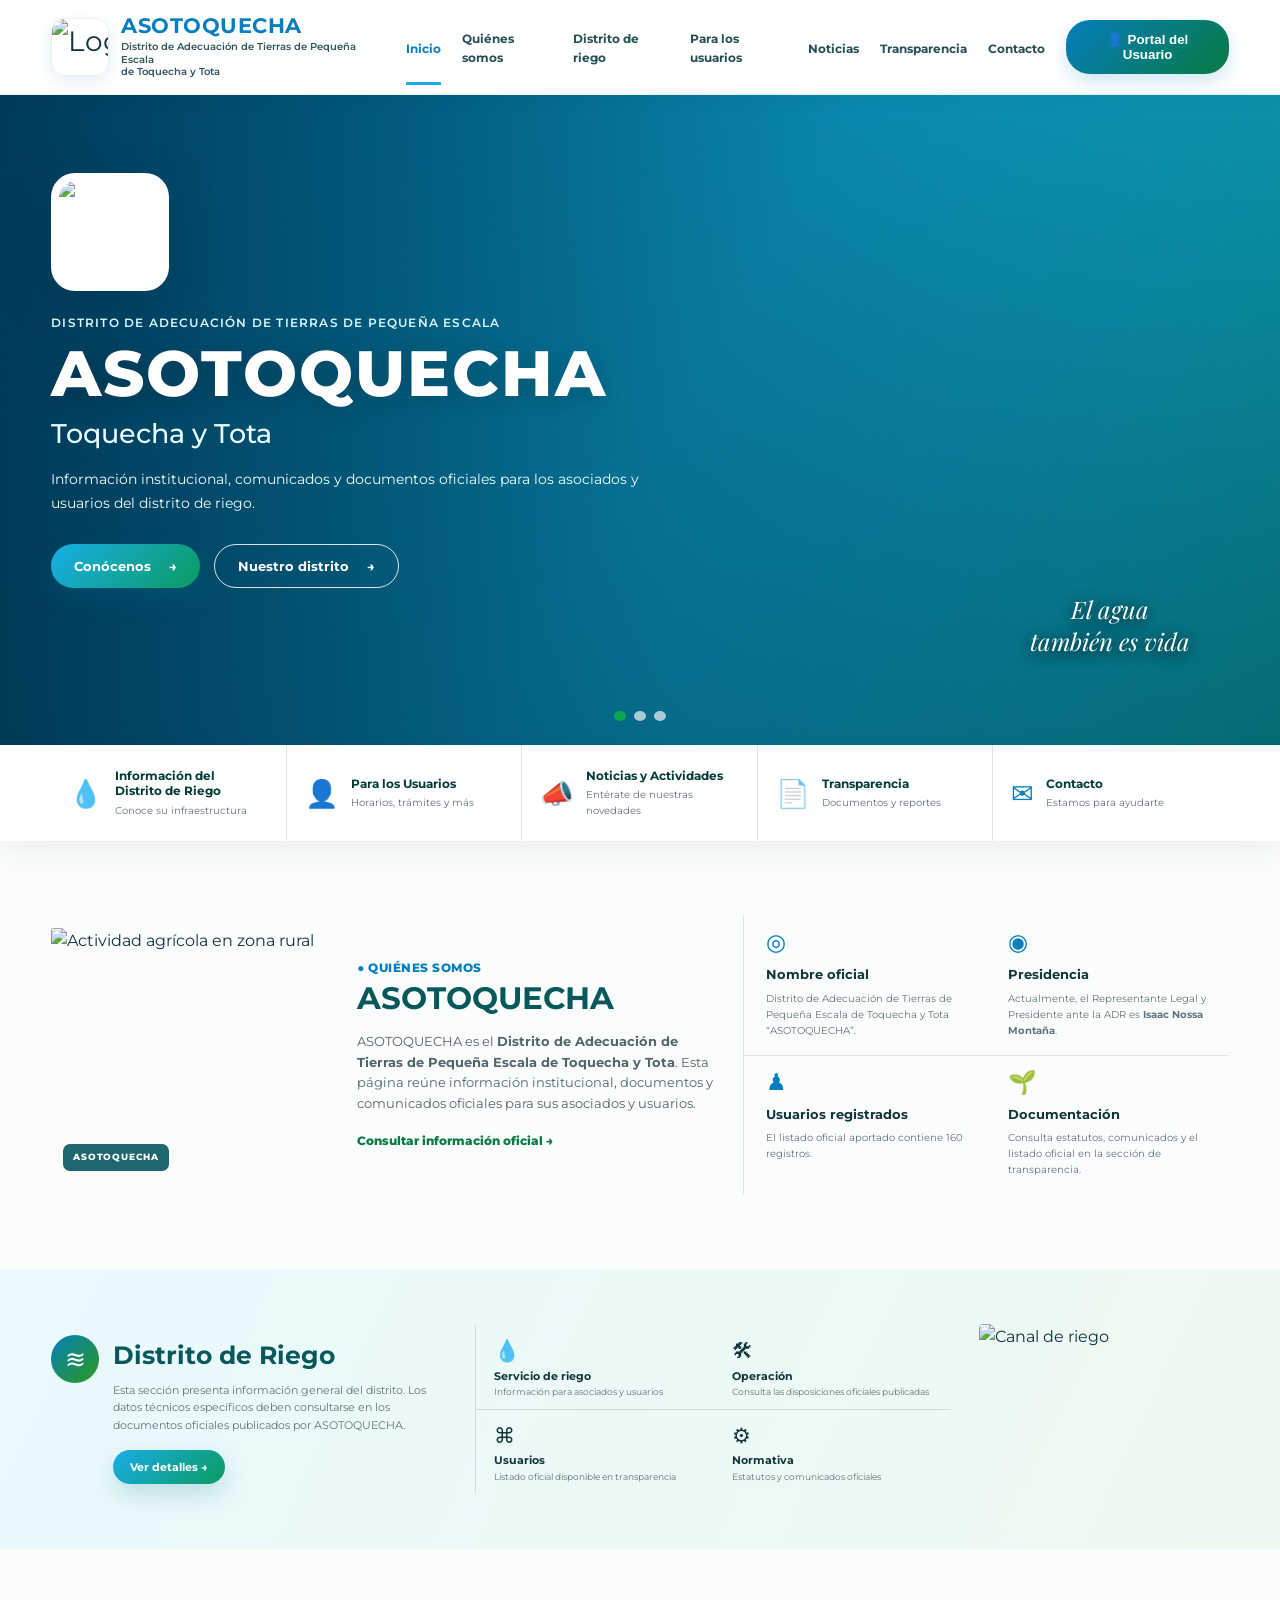
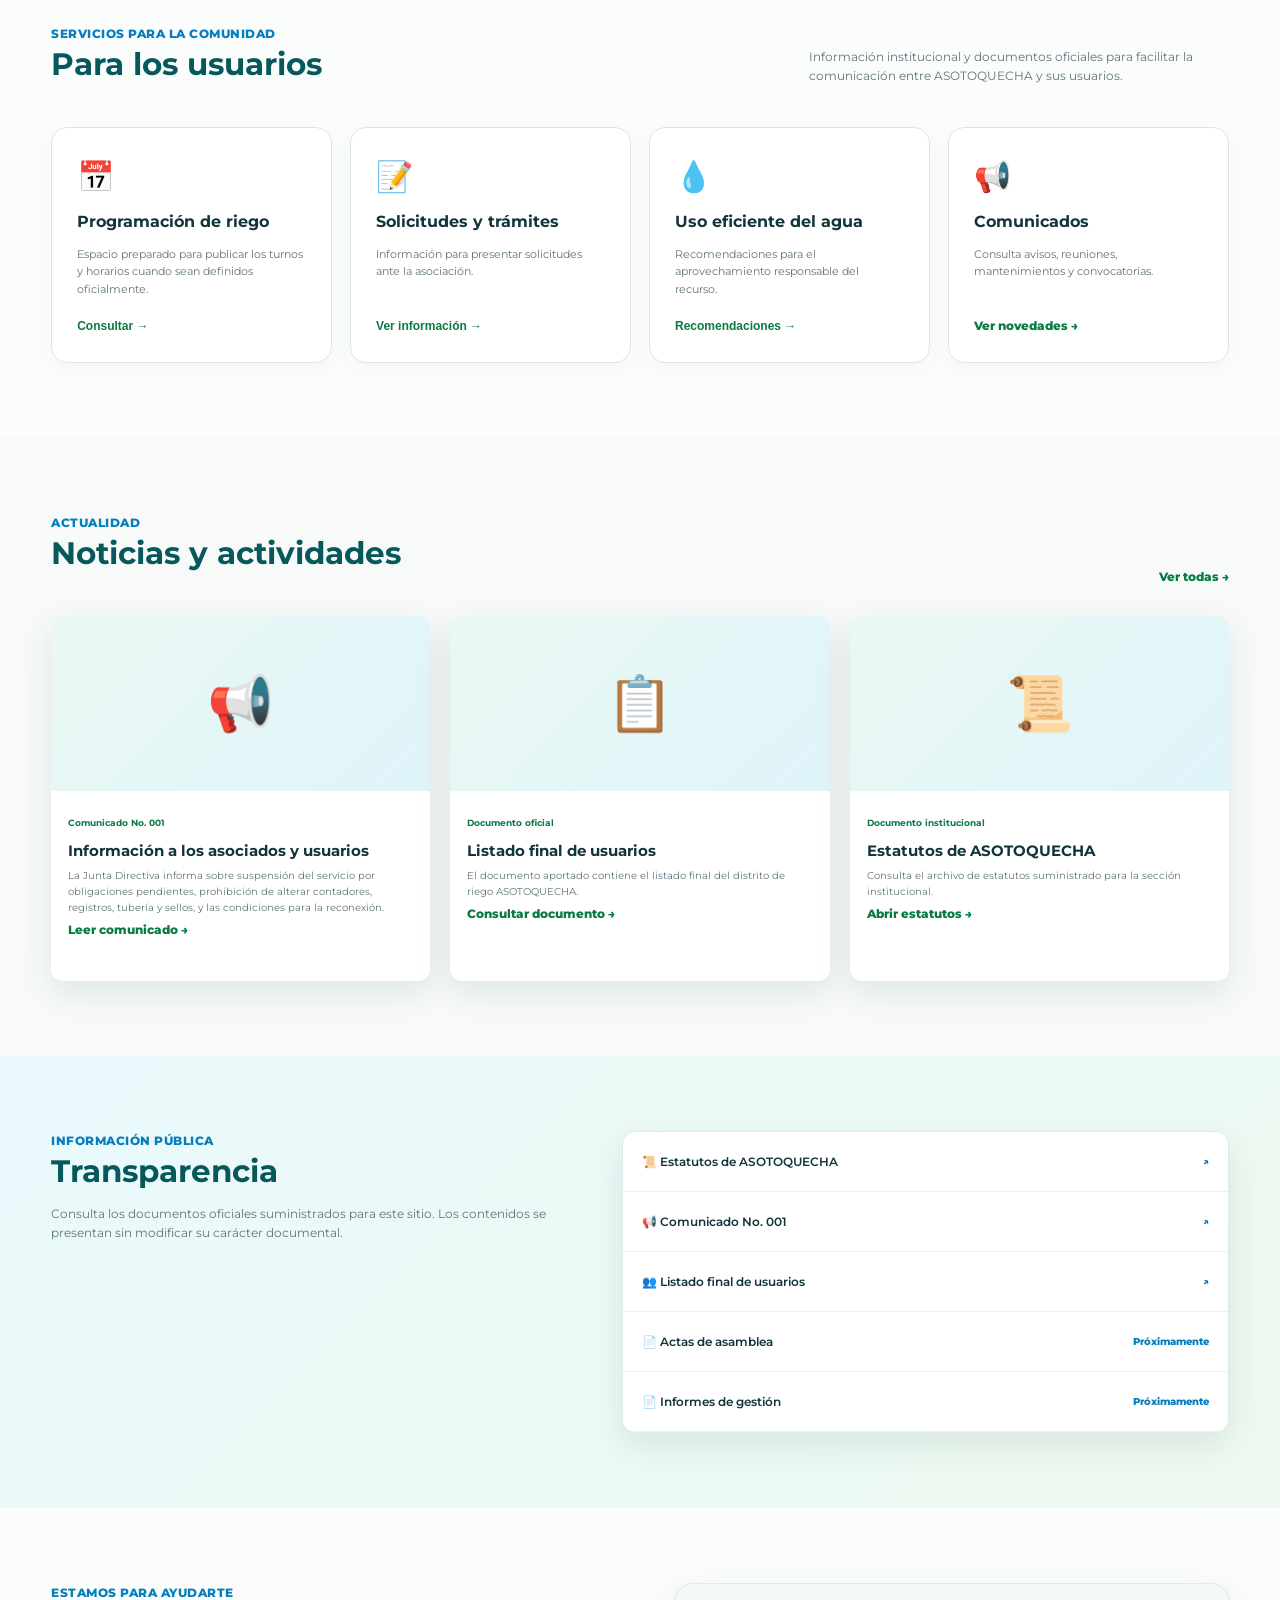
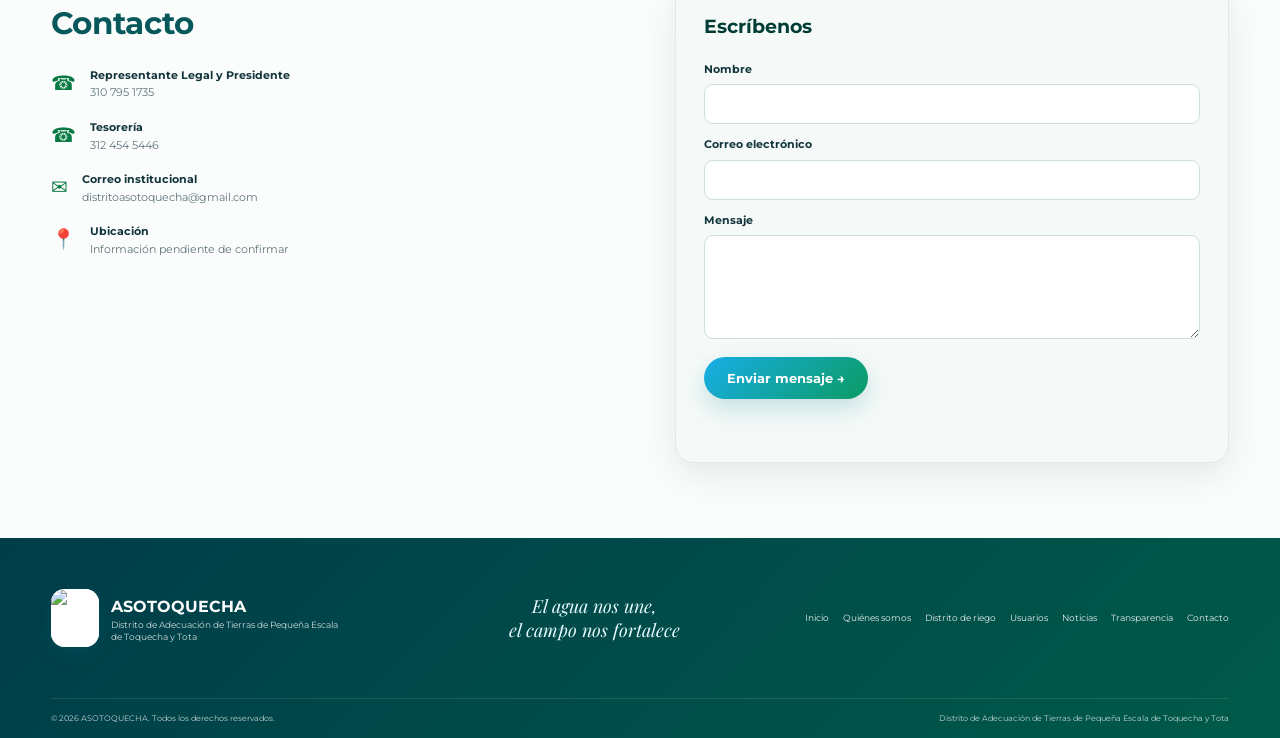
==== index.html @ 3b6882e1 "Add files via upload" ====
<!DOCTYPE html>
<html lang="es">
<head>
  <meta charset="UTF-8">
  <meta name="viewport" content="width=device-width, initial-scale=1.0">
  <meta name="description" content="Sitio web institucional de ASOTOQUECHA, Distrito de Adecuación de Tierras de Pequeña Escala de Toquecha y Tota.">
  <title>ASOTOQUECHA | Distrito de Riego de la Vereda Toquechá</title>
  <link rel="preconnect" href="https://fonts.googleapis.com">
  <link rel="preconnect" href="https://fonts.gstatic.com" crossorigin>
  <link href="https://fonts.googleapis.com/css2?family=Montserrat:wght@400;500;600;700;800&family=Playfair+Display:ital,wght@0,600;1,600&display=swap" rel="stylesheet">
  <link rel="stylesheet" href="styles.css">
  <link rel="icon" type="image/jpeg" href="assets/logo-asotoquecha.jpeg">
</head>
<body>
  <header class="site-header" id="inicio">
    <div class="container nav-wrap">
      <a class="brand" href="#inicio" aria-label="ASOTOQUECHA inicio">
        <div class="brand-mark"><img src="assets/logo-asotoquecha.jpeg" alt="Logo oficial de ASOTOQUECHA"></div>
        <div>
          <strong>ASOTOQUECHA</strong>
          <span>Distrito de Adecuación de Tierras de Pequeña Escala<br>de Toquecha y Tota</span>
        </div>
      </a>

      <button class="menu-toggle" aria-label="Abrir menú" aria-expanded="false">☰</button>

      <nav class="main-nav" aria-label="Navegación principal">
        <a class="active" href="#inicio">Inicio</a>
        <a href="#quienes">Quiénes somos</a>
        <a href="#distrito">Distrito de riego</a>
        <a href="#usuarios">Para los usuarios</a>
        <a href="#noticias">Noticias</a>
        <a href="#transparencia">Transparencia</a>
        <a href="#contacto">Contacto</a>
        <button class="portal-btn" id="portalBtn">👤 Portal del Usuario</button>
      </nav>
    </div>
  </header>

  <main>
    <section class="hero" aria-label="Presentación">
      <div class="hero-slide active" style="background-image:url('https://images.unsplash.com/photo-1500382017468-9049fed747ef?auto=format&fit=crop&w=1800&q=85')"></div>
      <div class="hero-slide" style="background-image:url('https://images.unsplash.com/photo-1464226184884-fa280b87c399?auto=format&fit=crop&w=1800&q=85')"></div>
      <div class="hero-slide" style="background-image:url('https://images.unsplash.com/photo-1473448912268-2022ce9509d8?auto=format&fit=crop&w=1800&q=85')"></div>
      <div class="hero-overlay"></div>
      <div class="container hero-content">
        <div class="hero-brand-card"><img src="assets/logo-asotoquecha.jpeg" alt="Logo oficial de ASOTOQUECHA"></div>
        <p class="eyebrow">DISTRITO DE ADECUACIÓN DE TIERRAS DE PEQUEÑA ESCALA</p>
        <h1>ASOTOQUECHA</h1>
        <h2>Toquecha y Tota</h2>
        <p class="hero-text">Información institucional, comunicados y documentos oficiales para los asociados y usuarios del distrito de riego.</p>
        <div class="hero-actions">
          <a class="btn btn-primary" href="#quienes">Conócenos <span>→</span></a>
          <a class="btn btn-outline" href="#distrito">Nuestro distrito <span>→</span></a>
        </div>
      </div>
      <div class="slider-dots" aria-label="Cambiar imagen">
        <button class="dot active" data-slide="0"></button>
        <button class="dot" data-slide="1"></button>
        <button class="dot" data-slide="2"></button>
      </div>
      <div class="hero-phrase">El agua<br><em>también es vida</em></div>
    </section>

    <section class="quick-links">
      <div class="container quick-grid">
        <a href="#distrito"><span class="quick-icon">💧</span><span><b>Información del<br>Distrito de Riego</b><small>Conoce su infraestructura</small></span></a>
        <a href="#usuarios"><span class="quick-icon">👤</span><span><b>Para los Usuarios</b><small>Horarios, trámites y más</small></span></a>
        <a href="#noticias"><span class="quick-icon">📣</span><span><b>Noticias y Actividades</b><small>Entérate de nuestras novedades</small></span></a>
        <a href="#transparencia"><span class="quick-icon">📄</span><span><b>Transparencia</b><small>Documentos y reportes</small></span></a>
        <a href="#contacto"><span class="quick-icon">✉</span><span><b>Contacto</b><small>Estamos para ayudarte</small></span></a>
      </div>
    </section>

    <section class="section" id="quienes">
      <div class="container about-grid">
        <div class="about-image">
          <img src="https://images.unsplash.com/photo-1523742817554-7e3e9f3c2b45?auto=format&fit=crop&w=900&q=85" alt="Actividad agrícola en zona rural">
        </div>
        <div class="about-copy">
          <p class="section-kicker">● QUIÉNES SOMOS</p>
          <h2>ASOTOQUECHA</h2>
          <p>ASOTOQUECHA es el <strong>Distrito de Adecuación de Tierras de Pequeña Escala de Toquecha y Tota</strong>. Esta página reúne información institucional, documentos y comunicados oficiales para sus asociados y usuarios.</p>
          <a class="text-btn" href="#transparencia">Consultar información oficial →</a>
        </div>
        <div class="facts">
          <div><span>◎</span><b>Nombre oficial</b><p>Distrito de Adecuación de Tierras de Pequeña Escala de Toquecha y Tota “ASOTOQUECHA”.</p></div>
          <div><span>◉</span><b>Presidencia</b><p>Actualmente, el Representante Legal y Presidente ante la ADR es <strong>Isaac Nossa Montaña</strong>.</p></div>
          <div><span>♟</span><b>Usuarios registrados</b><p>El listado oficial aportado contiene 160 registros.</p></div>
          <div><span>🌱</span><b>Documentación</b><p>Consulta estatutos, comunicados y el listado oficial en la sección de transparencia.</p></div>
        </div>
      </div>
    </section>

    <section class="district" id="distrito">
      <div class="container district-grid">
        <div class="district-intro">
          <div class="round-icon">≋</div>
          <div>
            <h2>Distrito de Riego</h2>
            <p>Esta sección presenta información general del distrito. Los datos técnicos específicos deben consultarse en los documentos oficiales publicados por ASOTOQUECHA.</p>
            <a class="btn btn-primary" href="#usuarios">Ver detalles →</a>
          </div>
        </div>
        <div class="district-features">
          <article><span>💧</span><b>Servicio de riego</b><small>Información para asociados y usuarios</small></article>
          <article><span>🛠</span><b>Operación</b><small>Consulta las disposiciones oficiales publicadas</small></article>
          <article><span>⌘</span><b>Usuarios</b><small>Listado oficial disponible en transparencia</small></article>
          <article><span>⚙</span><b>Normativa</b><small>Estatutos y comunicados oficiales</small></article>
        </div>
        <img class="district-photo" src="https://images.unsplash.com/photo-1592982537447-6f2a6a0a6b8f?auto=format&fit=crop&w=900&q=85" alt="Canal de riego">
      </div>
    </section>

    <section class="section users" id="usuarios">
      <div class="container">
        <div class="section-heading">
          <div><p class="section-kicker">SERVICIOS PARA LA COMUNIDAD</p><h2>Para los usuarios</h2></div>
          <p>Información institucional y documentos oficiales para facilitar la comunicación entre ASOTOQUECHA y sus usuarios.</p>
        </div>
        <div class="cards-4">
          <article class="service-card"><div>📅</div><h3>Programación de riego</h3><p>Espacio preparado para publicar los turnos y horarios cuando sean definidos oficialmente.</p><button class="link-btn" data-modal="programacion">Consultar →</button></article>
          <article class="service-card"><div>📝</div><h3>Solicitudes y trámites</h3><p>Información para presentar solicitudes ante la asociación.</p><button class="link-btn" data-modal="tramites">Ver información →</button></article>
          <article class="service-card"><div>💧</div><h3>Uso eficiente del agua</h3><p>Recomendaciones para el aprovechamiento responsable del recurso.</p><button class="link-btn" data-modal="agua">Recomendaciones →</button></article>
          <article class="service-card"><div>📢</div><h3>Comunicados</h3><p>Consulta avisos, reuniones, mantenimientos y convocatorias.</p><a class="link-btn" href="#noticias">Ver novedades →</a></article>
        </div>
      </div>
    </section>

    <section class="section news-section" id="noticias">
      <div class="container">
        <div class="section-heading"><div><p class="section-kicker">ACTUALIDAD</p><h2>Noticias y actividades</h2></div><a class="text-btn" href="#noticias">Ver todas →</a></div>
        <div class="news-grid">
          <article class="news-card official-news"><div class="news-icon">📢</div><div><small>Comunicado No. 001</small><h3>Información a los asociados y usuarios</h3><p>La Junta Directiva informa sobre suspensión del servicio por obligaciones pendientes, prohibición de alterar contadores, registros, tubería y sellos, y las condiciones para la reconexión.</p><a class="text-btn" href="assets/documentos/Comunicado-001-ASOTOQUECHA.pdf" target="_blank" rel="noopener">Leer comunicado →</a></div></article>
          <article class="news-card official-news"><div class="news-icon">📋</div><div><small>Documento oficial</small><h3>Listado final de usuarios</h3><p>El documento aportado contiene el listado final del distrito de riego ASOTOQUECHA.</p><a class="text-btn" href="assets/documentos/Listado-usuarios-ASOTOQUECHA.pdf" target="_blank" rel="noopener">Consultar documento →</a></div></article>
          <article class="news-card official-news"><div class="news-icon">📜</div><div><small>Documento institucional</small><h3>Estatutos de ASOTOQUECHA</h3><p>Consulta el archivo de estatutos suministrado para la sección institucional.</p><a class="text-btn" href="assets/documentos/Estatutos-Asotoquecha.pdf" target="_blank" rel="noopener">Abrir estatutos →</a></div></article>
        </div>
      </div>
    </section>

    <section class="section transparency" id="transparencia">
      <div class="container split-section">
        <div>
          <p class="section-kicker">INFORMACIÓN PÚBLICA</p>
          <h2>Transparencia</h2>
          <p>Consulta los documentos oficiales suministrados para este sitio. Los contenidos se presentan sin modificar su carácter documental.</p>
        </div>
        <div class="document-list">
          <a href="assets/documentos/Estatutos-Asotoquecha.pdf" target="_blank" rel="noopener">📜 Estatutos de ASOTOQUECHA <span>↗</span></a>
          <a href="assets/documentos/Comunicado-001-ASOTOQUECHA.pdf" target="_blank" rel="noopener">📢 Comunicado No. 001 <span>↗</span></a>
          <a href="assets/documentos/Listado-usuarios-ASOTOQUECHA.pdf" target="_blank" rel="noopener">👥 Listado final de usuarios <span>↗</span></a>
          <button data-doc="Actas de asamblea">📄 Actas de asamblea <span>Próximamente</span></button>
          <button data-doc="Informes de gestión">📄 Informes de gestión <span>Próximamente</span></button>
        </div>
      </div>
    </section>

    <section class="section contact" id="contacto">
      <div class="container contact-grid">
        <div>
          <p class="section-kicker">ESTAMOS PARA AYUDARTE</p>
          <h2>Contacto</h2>
          <ul class="contact-list">
            <li>☎ <span><b>Representante Legal y Presidente</b><br><a href="tel:+573107951735">310 795 1735</a></span></li>
            <li>☎ <span><b>Tesorería</b><br><a href="tel:+573124545446">312 454 5446</a></span></li>
            <li>✉ <span><b>Correo institucional</b><br><a href="mailto:distritoasotoquecha@gmail.com">distritoasotoquecha@gmail.com</a></span></li>
            <li>📍 <span><b>Ubicación</b><br>Información pendiente de confirmar</span></li>
          </ul>
        </div>
        <form class="contact-form" id="contactForm">
          <h3>Escríbenos</h3>
          <label>Nombre<input type="text" name="nombre" required></label>
          <label>Correo electrónico<input type="email" name="correo" required></label>
          <label>Mensaje<textarea name="mensaje" rows="5" required></textarea></label>
          <button class="btn btn-primary" type="submit">Enviar mensaje →</button>
          <p class="form-note" id="formNote"></p>
        </form>
      </div>
    </section>
  </main>

  <footer>
    <div class="container footer-top">
      <div class="footer-brand"><div class="brand-mark"><img src="assets/logo-asotoquecha.jpeg" alt="Logo oficial de ASOTOQUECHA"></div><div><strong>ASOTOQUECHA</strong><span>Distrito de Adecuación de Tierras de Pequeña Escala<br>de Toquecha y Tota</span></div></div>
      <p class="footer-phrase">El agua nos une,<br><em>el campo nos fortalece</em></p>
      <nav><a href="#inicio">Inicio</a><a href="#quienes">Quiénes somos</a><a href="#distrito">Distrito de riego</a><a href="#usuarios">Usuarios</a><a href="#noticias">Noticias</a><a href="#transparencia">Transparencia</a><a href="#contacto">Contacto</a></nav>
    </div>
    <div class="container footer-bottom"><span>© 2026 ASOTOQUECHA. Todos los derechos reservados.</span><span>Distrito de Adecuación de Tierras de Pequeña Escala de Toquecha y Tota</span></div>
  </footer>

  <div class="modal" id="modal" aria-hidden="true">
    <div class="modal-box">
      <button class="modal-close" aria-label="Cerrar">×</button>
      <h3 id="modalTitle"></h3>
      <p id="modalText"></p>
      <button class="btn btn-primary modal-ok">Entendido</button>
    </div>
  </div>

  <div class="modal" id="portalModal" aria-hidden="true">
    <div class="modal-box portal-box">
      <button class="modal-close" aria-label="Cerrar">×</button>
      <div class="portal-icon">👤</div>
      <h3>Portal del Usuario</h3>
      <p>Esta primera versión deja preparado el acceso. Para conectar usuarios reales se requiere una base de datos y un sistema de autenticación.</p>
      <label>Documento o usuario<input type="text" id="demoUser" placeholder="Ej. 1234567890"></label>
      <label>Contraseña<input type="password" placeholder="••••••••"></label>
      <button class="btn btn-primary" id="demoLogin">Ingresar</button>
      <p class="form-note" id="portalNote"></p>
    </div>
  </div>

  <script src="script.js"></script>
</body>
</html>
---- styles.css ----
:root{
  --green:#087a43;--green-dark:#04553d;--green-deep:#003b36;--green-soft:#eaf6f0;
  --blue:#00648c;--ink:#12343b;--muted:#60747a;--white:#fff;--line:#dce7e5;
  --shadow:0 12px 35px rgba(0,60,50,.10);--radius:16px
}
*{box-sizing:border-box}html{scroll-behavior:smooth}body{margin:0;font-family:Montserrat,Arial,sans-serif;color:var(--ink);background:#fff;line-height:1.6}
img{max-width:100%;display:block}a{text-decoration:none;color:inherit}.container{width:min(1180px,92%);margin:auto}
.site-header{position:sticky;top:0;z-index:50;background:rgba(255,255,255,.97);border-bottom:1px solid #edf2f1;backdrop-filter:blur(10px)}
.nav-wrap{min-height:76px;display:flex;align-items:center;justify-content:space-between;gap:25px}
.brand{display:flex;align-items:center;gap:12px}.brand-mark{width:48px;height:48px;border-radius:50%;display:grid;place-items:center;background:linear-gradient(135deg,#dff8ed,#fff);font-size:28px}.brand strong{display:block;color:var(--green);font-size:21px;line-height:1.05;letter-spacing:.5px}.brand span{display:block;font-size:10px;line-height:1.25;color:#31555a;margin-top:4px;font-weight:600}
.main-nav{display:flex;align-items:center;gap:21px;font-size:12px;font-weight:700;color:#244f56}.main-nav a{padding:29px 0 24px;border-bottom:3px solid transparent}.main-nav a:hover,.main-nav a.active{color:var(--green);border-bottom-color:var(--green)}
.portal-btn{border:0;background:var(--green);color:#fff;border-radius:24px;padding:12px 18px;font-weight:800;cursor:pointer}.menu-toggle{display:none;background:none;border:0;font-size:28px;color:var(--green);cursor:pointer}

.hero{height:610px;position:relative;overflow:hidden;color:white}.hero-slide{position:absolute;inset:0;background-size:cover;background-position:center;opacity:0;transition:opacity 1s}.hero-slide.active{opacity:1}.hero-overlay{position:absolute;inset:0;background:linear-gradient(90deg,rgba(0,44,39,.88) 0%,rgba(0,50,40,.62) 42%,rgba(0,0,0,.08) 75%),linear-gradient(0deg,rgba(0,0,0,.15),transparent)}
.hero-content{position:relative;z-index:2;padding-top:105px}.eyebrow{font-size:14px;font-weight:600;letter-spacing:.4px;margin:0 0 8px}.hero h1{font-size:58px;line-height:1;margin:0 0 12px;font-weight:800;letter-spacing:1px}.hero h2{font-size:27px;line-height:1.25;margin:0 0 18px}.hero-text{max-width:590px;font-size:15px;line-height:1.7}.hero-actions{display:flex;gap:14px;margin-top:28px}.btn{display:inline-flex;align-items:center;justify-content:center;gap:18px;border:0;border-radius:28px;padding:13px 23px;font:700 13px Montserrat;cursor:pointer}.btn-primary{background:#08a951;color:#fff}.btn-outline{background:transparent;border:1px solid rgba(255,255,255,.85);color:#fff}.slider-dots{position:absolute;z-index:3;bottom:24px;left:50%;transform:translateX(-50%);display:flex;gap:8px}.dot{width:10px;height:10px;border-radius:50%;border:0;background:#fff;opacity:.65;cursor:pointer}.dot.active{background:#08a951;opacity:1}.hero-phrase{position:absolute;right:6%;bottom:72px;z-index:2;font:italic 29px "Playfair Display";text-align:center;text-shadow:0 2px 15px #000}

.quick-links{background:#fff;box-shadow:0 5px 20px rgba(0,0,0,.04);position:relative;z-index:5}.quick-grid{display:grid;grid-template-columns:repeat(5,1fr)}.quick-grid a{min-height:96px;display:flex;align-items:center;gap:12px;padding:16px 18px;border-right:1px solid var(--line);color:var(--green-deep)}.quick-grid a:last-child{border:0}.quick-icon{font-size:27px}.quick-grid b{display:block;font-size:12px;line-height:1.3}.quick-grid small{display:block;color:var(--muted);font-size:10px;margin-top:4px}

.section{padding:75px 0}.about-grid{display:grid;grid-template-columns:280px 1fr 1.35fr;gap:26px;align-items:center}.about-image img{height:255px;width:100%;object-fit:cover;border-radius:3px}.section-kicker{color:var(--green);font-weight:800;font-size:12px;letter-spacing:.5px;margin:0 0 4px}.section h2{font-size:31px;line-height:1.15;margin:0 0 14px;color:var(--green-deep)}.about-copy p:not(.section-kicker){font-size:13px;color:#52666a}.text-btn,.link-btn{color:var(--green);font-weight:800;font-size:12px;background:none;border:0;padding:0;cursor:pointer}.facts{display:grid;grid-template-columns:1fr 1fr;border-left:1px solid var(--line)}.facts>div{padding:8px 22px 12px;border-bottom:1px solid var(--line)}.facts>div:nth-child(3),.facts>div:nth-child(4){border-bottom:0}.facts span{font-size:23px;color:var(--green);display:block}.facts b{font-size:13px}.facts p{font-size:10px;color:var(--muted);margin:4px 0}

.district{background:linear-gradient(100deg,#eaf7f2,#f7fbfa);padding:55px 0}.district-grid{display:grid;grid-template-columns:1.25fr 1.5fr 250px;gap:28px;align-items:center}.district-intro{display:flex;gap:14px}.round-icon{width:48px;height:48px;min-width:48px;border-radius:50%;background:#075e8b;color:#fff;display:grid;place-items:center;font-size:25px}.district h2{margin:0 0 7px;font-size:25px}.district p{font-size:11px;color:var(--muted);margin:0 0 15px}.district .btn{padding:10px 17px;font-size:11px}.district-features{display:grid;grid-template-columns:repeat(2,1fr);border-left:1px solid #cbded8}.district-features article{padding:9px 18px;border-bottom:1px solid #cbded8}.district-features article:nth-child(3),.district-features article:nth-child(4){border-bottom:0}.district-features span{display:block;font-size:21px}.district-features b{display:block;font-size:11px}.district-features small{display:block;color:var(--muted);font-size:9px}.district-photo{height:170px;width:100%;object-fit:cover;border-radius:4px}

.section-heading{display:flex;align-items:end;justify-content:space-between;gap:20px;margin-bottom:30px}.section-heading>p{max-width:420px;font-size:12px;color:var(--muted)}.cards-4{display:grid;grid-template-columns:repeat(4,1fr);gap:18px}.service-card{padding:25px;border:1px solid var(--line);border-radius:var(--radius);background:#fff;box-shadow:0 7px 25px rgba(0,70,50,.04)}.service-card>div{font-size:30px}.service-card h3{font-size:16px;margin:8px 0}.service-card p{font-size:11px;color:var(--muted);min-height:55px}.news-section{background:#f7faf9}.news-grid{display:grid;grid-template-columns:repeat(3,1fr);gap:20px}.news-card{background:#fff;border-radius:12px;overflow:hidden;box-shadow:var(--shadow)}.news-card img{height:175px;width:100%;object-fit:cover}.news-card div{padding:17px}.news-card small{font-size:9px;color:var(--green);font-weight:700}.news-card h3{font-size:15px;margin:5px 0}.news-card p{font-size:10px;color:var(--muted);margin:0}

.transparency{background:#eef8f4}.split-section{display:grid;grid-template-columns:1fr 1.2fr;gap:65px;align-items:start}.split-section>div:first-child p:not(.section-kicker){font-size:12px;color:var(--muted)}.document-list{background:#fff;border-radius:14px;box-shadow:var(--shadow);overflow:hidden}.document-list button{width:100%;padding:15px 19px;background:#fff;border:0;border-bottom:1px solid #edf2f1;text-align:left;font:600 12px Montserrat;color:var(--ink);cursor:pointer;display:flex;justify-content:space-between}.document-list button:hover{color:var(--green);background:#f8fcfa}
.contact-grid{display:grid;grid-template-columns:1fr 1fr;gap:70px}.contact-list{list-style:none;padding:0;margin:25px 0}.contact-list li{display:flex;gap:14px;margin:17px 0;color:var(--green);font-size:20px}.contact-list li span{font-size:11px;color:var(--muted)}.contact-list b{color:var(--ink)}.contact-form{background:#f5faf8;border-radius:18px;padding:28px}.contact-form h3{margin-top:0;color:var(--green-deep)}label{display:block;font-size:11px;font-weight:700;margin:12px 0}input,textarea{width:100%;border:1px solid #cfdfdb;border-radius:9px;padding:11px;margin-top:6px;font:13px Montserrat;background:#fff;outline:none}input:focus,textarea:focus{border-color:var(--green)}.form-note{font-size:10px;color:var(--green);min-height:15px}

footer{background:#003f3b;color:#fff}.footer-top{padding:38px 0;display:grid;grid-template-columns:1.2fr 1fr 1.5fr;gap:30px;align-items:center}.footer-brand{display:flex;gap:12px;align-items:center}.footer-brand strong{display:block}.footer-brand span{font-size:9px;display:block;opacity:.8;line-height:1.3}.footer-phrase{font:italic 18px "Playfair Display";text-align:center}.footer-top nav{display:flex;justify-content:flex-end;gap:14px;flex-wrap:wrap;font-size:9px;opacity:.9}.footer-bottom{border-top:1px solid rgba(255,255,255,.15);padding:13px 0;display:flex;justify-content:space-between;font-size:8px;opacity:.75}

.modal{position:fixed;inset:0;background:rgba(0,30,25,.65);display:none;align-items:center;justify-content:center;z-index:100;padding:20px}.modal.open{display:flex}.modal-box{background:#fff;width:min(500px,100%);border-radius:18px;padding:30px;position:relative;box-shadow:0 25px 80px rgba(0,0,0,.25)}.modal-box h3{color:var(--green-deep);margin-top:0}.modal-box p{font-size:12px;color:var(--muted)}.modal-close{position:absolute;right:15px;top:10px;border:0;background:none;font-size:28px;color:#71807d;cursor:pointer}.portal-icon{font-size:35px}.portal-box .btn{width:100%;margin-top:8px}

@media(max-width:1000px){.main-nav{gap:12px}.main-nav a{font-size:10px}.portal-btn{padding:10px 12px;font-size:10px}.about-grid{grid-template-columns:240px 1fr}.facts{grid-column:1/-1;border-left:0}.district-grid{grid-template-columns:1fr 1fr}.district-photo{grid-column:1/-1}.cards-4{grid-template-columns:1fr 1fr}}
@media(max-width:760px){
  .site-header{position:sticky}.menu-toggle{display:block}.main-nav{display:none;position:absolute;left:0;right:0;top:76px;background:#fff;padding:10px 5%;box-shadow:0 12px 25px rgba(0,0,0,.08);flex-direction:column;align-items:stretch}.main-nav.open{display:flex}.main-nav a{padding:11px;border:0}.portal-btn{margin:8px 0}.hero{height:560px}.hero-content{padding-top:80px}.hero h1{font-size:44px}.hero h2{font-size:22px}.hero-phrase{display:none}.quick-grid{grid-template-columns:1fr 1fr}.quick-grid a{border-bottom:1px solid var(--line)}.quick-grid a:last-child{grid-column:1/-1}.about-grid,.district-grid,.split-section,.contact-grid{grid-template-columns:1fr}.facts{grid-template-columns:1fr}.facts>div{border-bottom:1px solid var(--line)!important}.cards-4,.news-grid{grid-template-columns:1fr}.section{padding:55px 0}.footer-top{grid-template-columns:1fr;text-align:center}.footer-brand{justify-content:center}.footer-top nav{justify-content:center}.footer-bottom{flex-direction:column;gap:6px;text-align:center}.district-photo{grid-column:auto}}
.brand-mark{overflow:hidden;background:#fff;border:1px solid #e7efed}
.brand-mark img{width:100%;height:100%;object-fit:contain}
.document-list a{width:100%;padding:15px 19px;background:#fff;border-bottom:1px solid #edf2f1;text-align:left;font:600 12px Montserrat;color:var(--ink);cursor:pointer;display:flex;justify-content:space-between}
.document-list a:hover{color:var(--green);background:#f8fcfa}
.official-news .news-icon{height:175px;background:linear-gradient(135deg,#eaf8f3,#dff4fa);display:grid;place-items:center;font-size:54px}
.official-news .news-icon+div{min-height:190px}
.footer-brand .brand-mark{flex:0 0 48px}

/* Identidad institucional ASOTOQUECHA */
:root{--brand-blue:#18aee7;--brand-blue-deep:#057ebd;--brand-green:#2b9a19;--brand-green-deep:#126b16}
body{background:#fbfdfd}.site-header{box-shadow:0 3px 18px rgba(0,70,70,.05)}
.brand{min-width:0}.brand-mark{width:58px;height:58px;border-radius:14px;box-shadow:0 5px 16px rgba(0,130,190,.12);flex:none}.brand-mark img{background:#fff}.brand strong{color:var(--brand-blue-deep)}
.main-nav a.active,.main-nav a:hover{color:var(--brand-blue-deep);border-bottom-color:var(--brand-blue)}
.portal-btn{background:linear-gradient(135deg,var(--brand-blue-deep),var(--green));box-shadow:0 8px 18px rgba(7,126,189,.18)}
.hero{min-height:650px;height:650px;background:linear-gradient(120deg,#0079b7,#15b5e7 52%,#078e9b)}
.hero-slide{filter:saturate(.8)}.hero-overlay{background:linear-gradient(90deg,rgba(0,54,82,.93),rgba(0,91,120,.64) 52%,rgba(0,80,76,.18)),linear-gradient(0deg,rgba(0,38,44,.28),transparent)}
.hero-content{padding-top:78px}.hero-brand-card{width:118px;height:118px;background:#fff;border-radius:24px;padding:8px;box-shadow:0 18px 50px rgba(0,40,60,.25);margin-bottom:22px}.hero-brand-card img{width:100%;height:100%;object-fit:contain;border-radius:17px}
.eyebrow{letter-spacing:1.2px;font-size:12px;text-transform:uppercase;color:#d9f8ff}.hero h1{font-size:64px;letter-spacing:2px;text-shadow:0 5px 22px rgba(0,0,0,.18)}.hero h2{font-weight:500;color:#e9fbff}.hero-text{font-size:14px;max-width:620px;color:#f2ffff}
.btn-primary{background:linear-gradient(135deg,var(--brand-blue),#0b9b62);box-shadow:0 10px 24px rgba(0,120,150,.2)}.hero-phrase{font-size:24px;right:7%;bottom:88px}
.institution-strip{background:#073f4b;color:#fff;border-bottom:1px solid rgba(255,255,255,.08)}.institution-strip .container{min-height:44px;display:flex;align-items:center;justify-content:space-between;gap:20px;font-size:10px;font-weight:700}.institution-strip span:first-child{color:#65d7ff}
.quick-links{box-shadow:0 9px 28px rgba(0,50,60,.07)}.quick-icon{color:var(--brand-blue-deep)}.section-kicker{color:var(--brand-blue-deep)}.section h2{color:#07585b}
.about-image{position:relative}.about-image:after{content:'ASOTOQUECHA';position:absolute;left:12px;bottom:12px;background:rgba(0,82,91,.88);color:#fff;padding:6px 10px;border-radius:7px;font-size:9px;font-weight:800;letter-spacing:.8px}.facts span{color:var(--brand-blue-deep)}
.district{background:linear-gradient(115deg,#e9f9fd,#eef9ef)}.round-icon{background:linear-gradient(135deg,var(--brand-blue-deep),var(--brand-green))}.district h2{color:#07585b}
.transparency{background:linear-gradient(135deg,#eaf9fc,#eff9f0)}.document-list{border:1px solid #dbeceb}.document-list a,.document-list button{min-height:60px;align-items:center}.document-list a span,.document-list button span{font-size:10px;color:var(--brand-blue-deep);font-weight:800}
.contact-form{border:1px solid #dcebe8;box-shadow:var(--shadow)}footer{background:linear-gradient(135deg,#003d49,#005a49)}.footer-brand .brand-mark{background:#fff;border:0}.footer-brand .brand-mark img{border-radius:10px}.footer-phrase{color:#e7fbff}
@media(max-width:760px){.institution-strip .container{padding:9px 0;display:grid;grid-template-columns:1fr 1fr;gap:3px 15px}.institution-strip span:last-child{grid-column:1/-1}.hero{height:620px;min-height:620px}.hero-content{padding-top:58px}.hero-brand-card{width:92px;height:92px;border-radius:18px;margin-bottom:18px}.hero h1{font-size:44px}.hero-text{font-size:13px}}
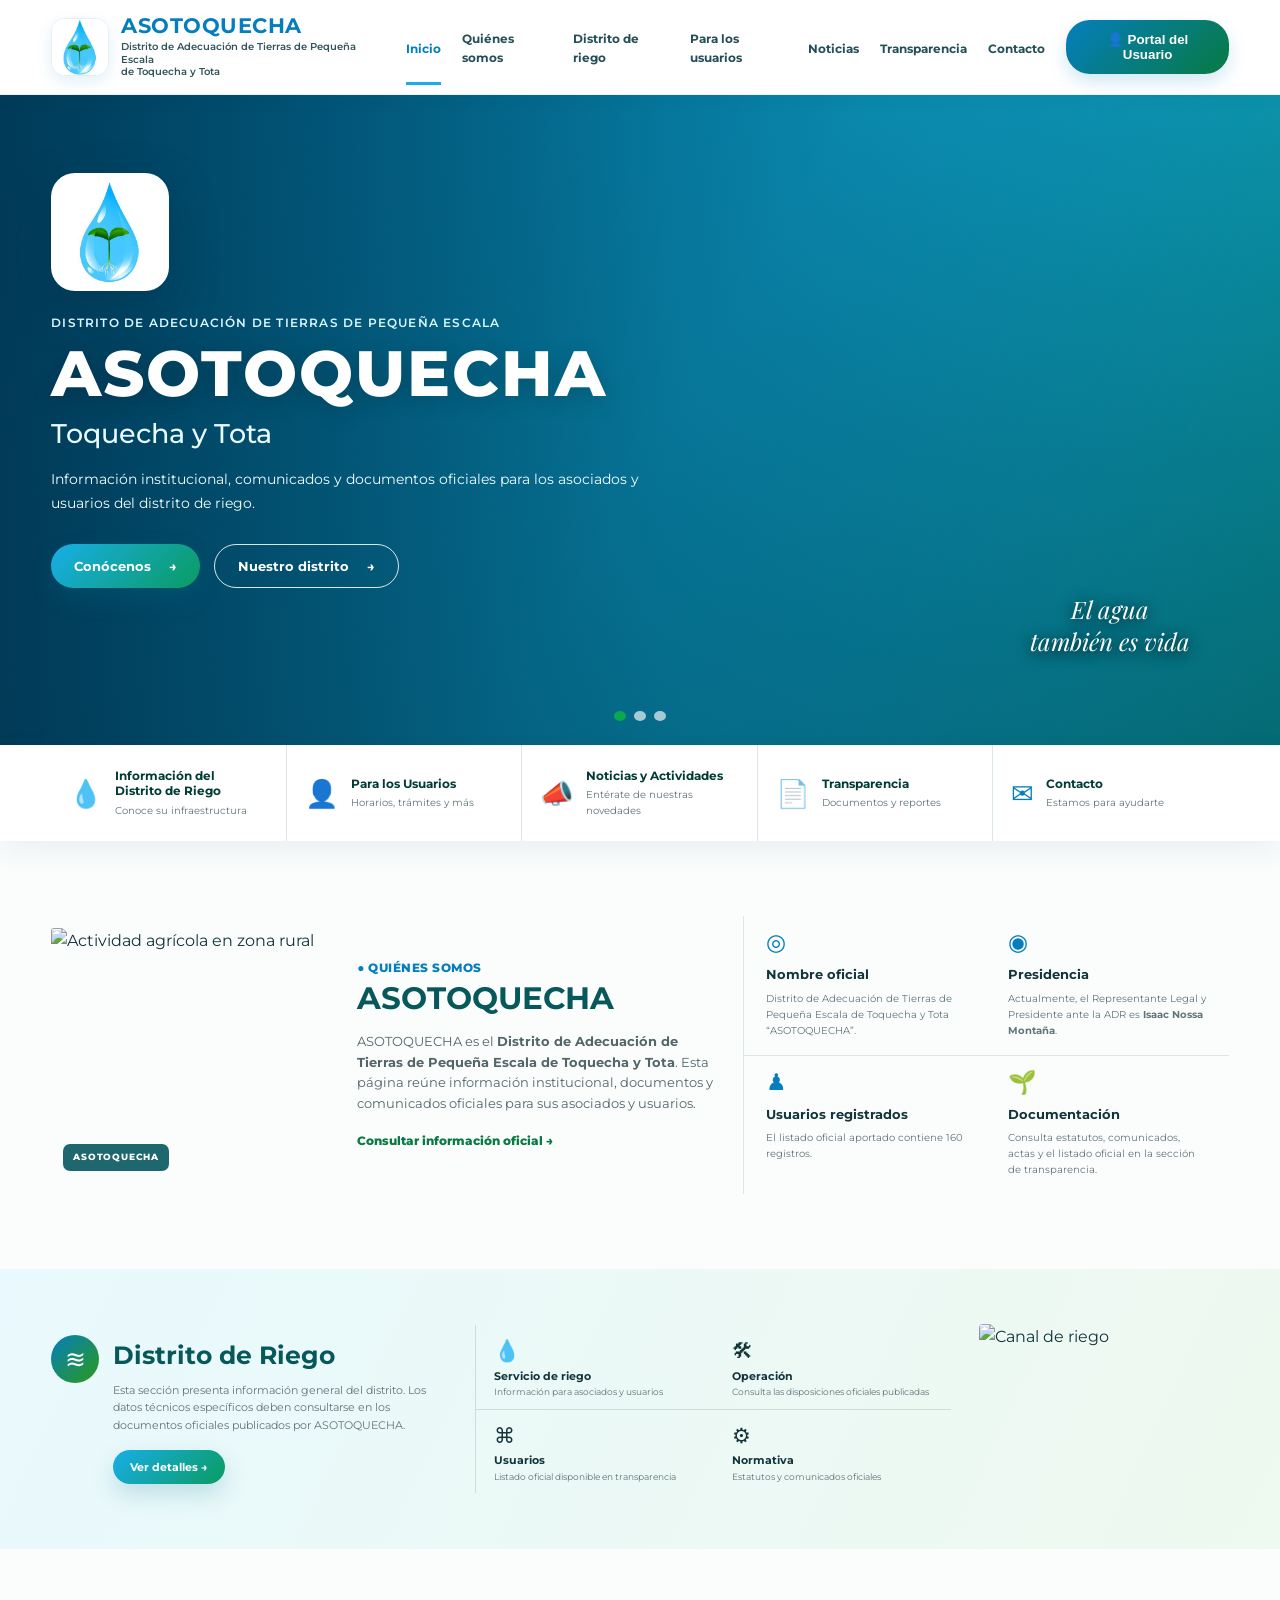
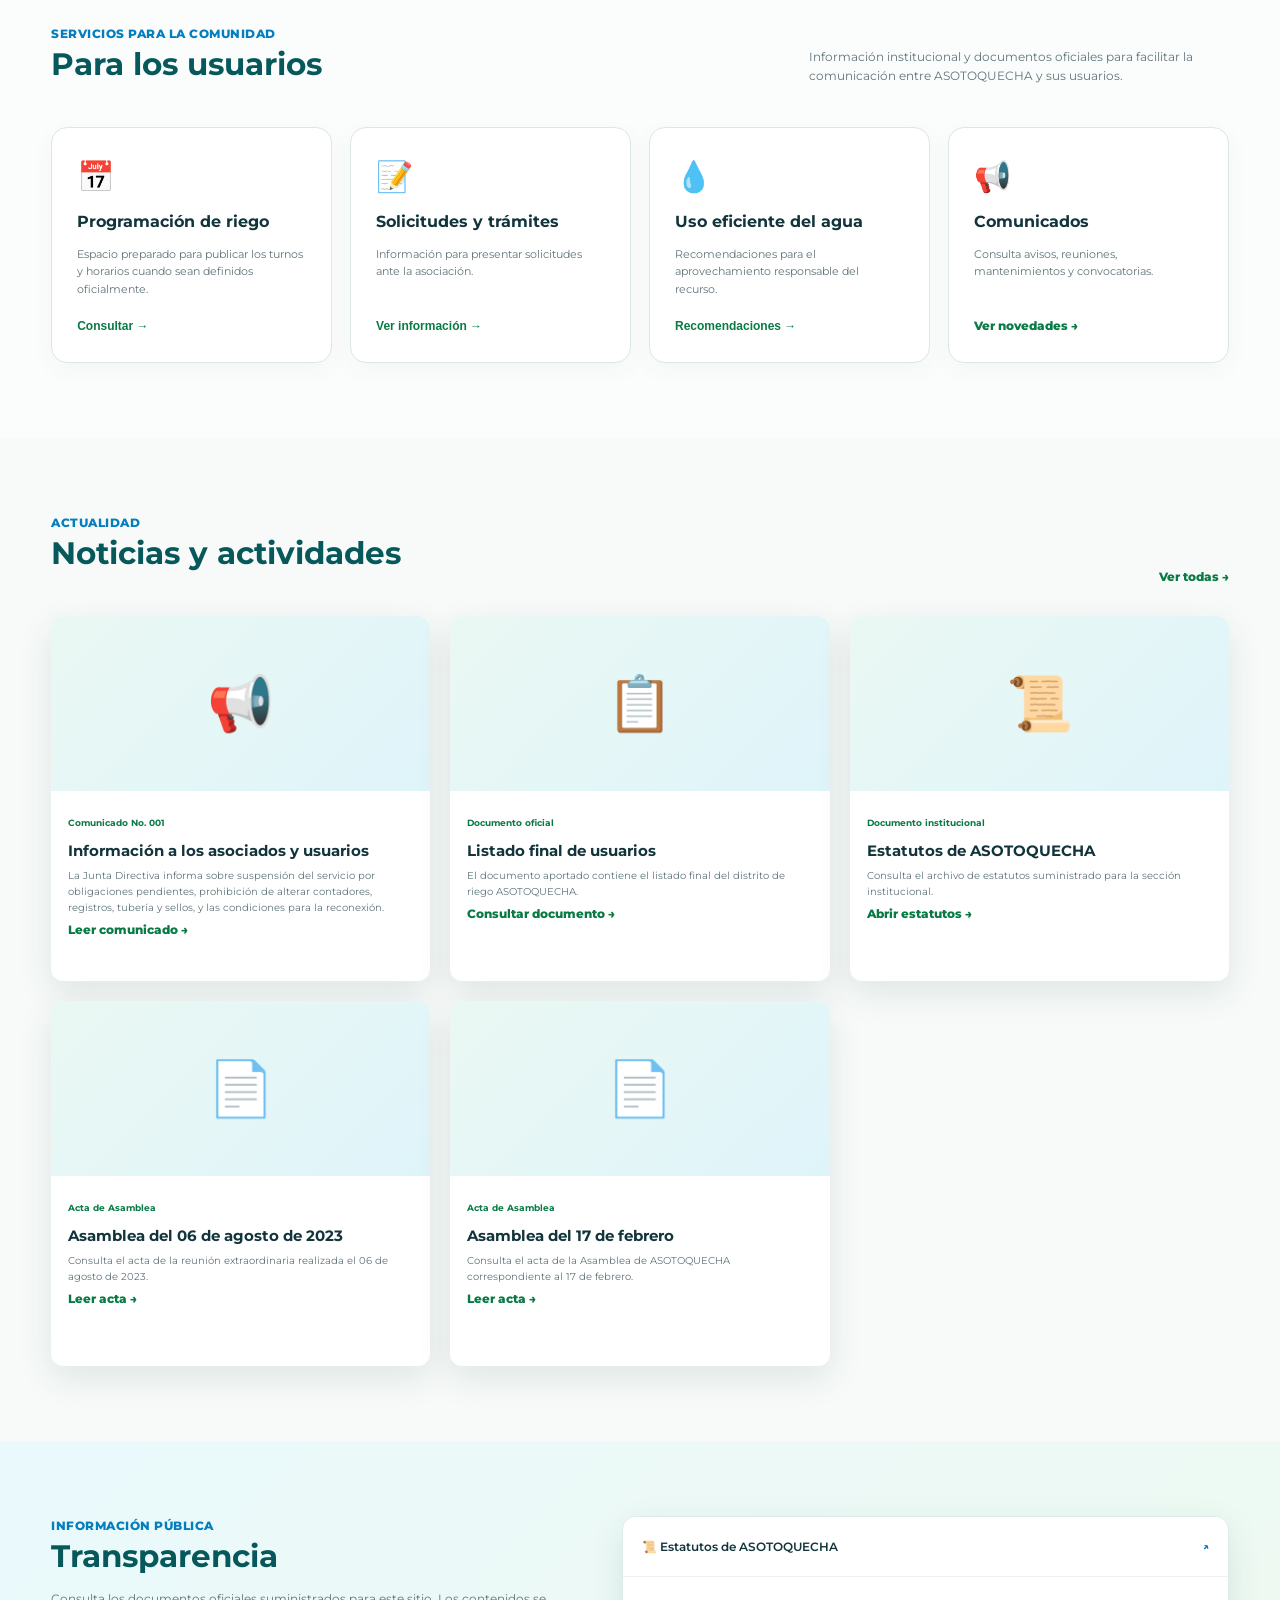
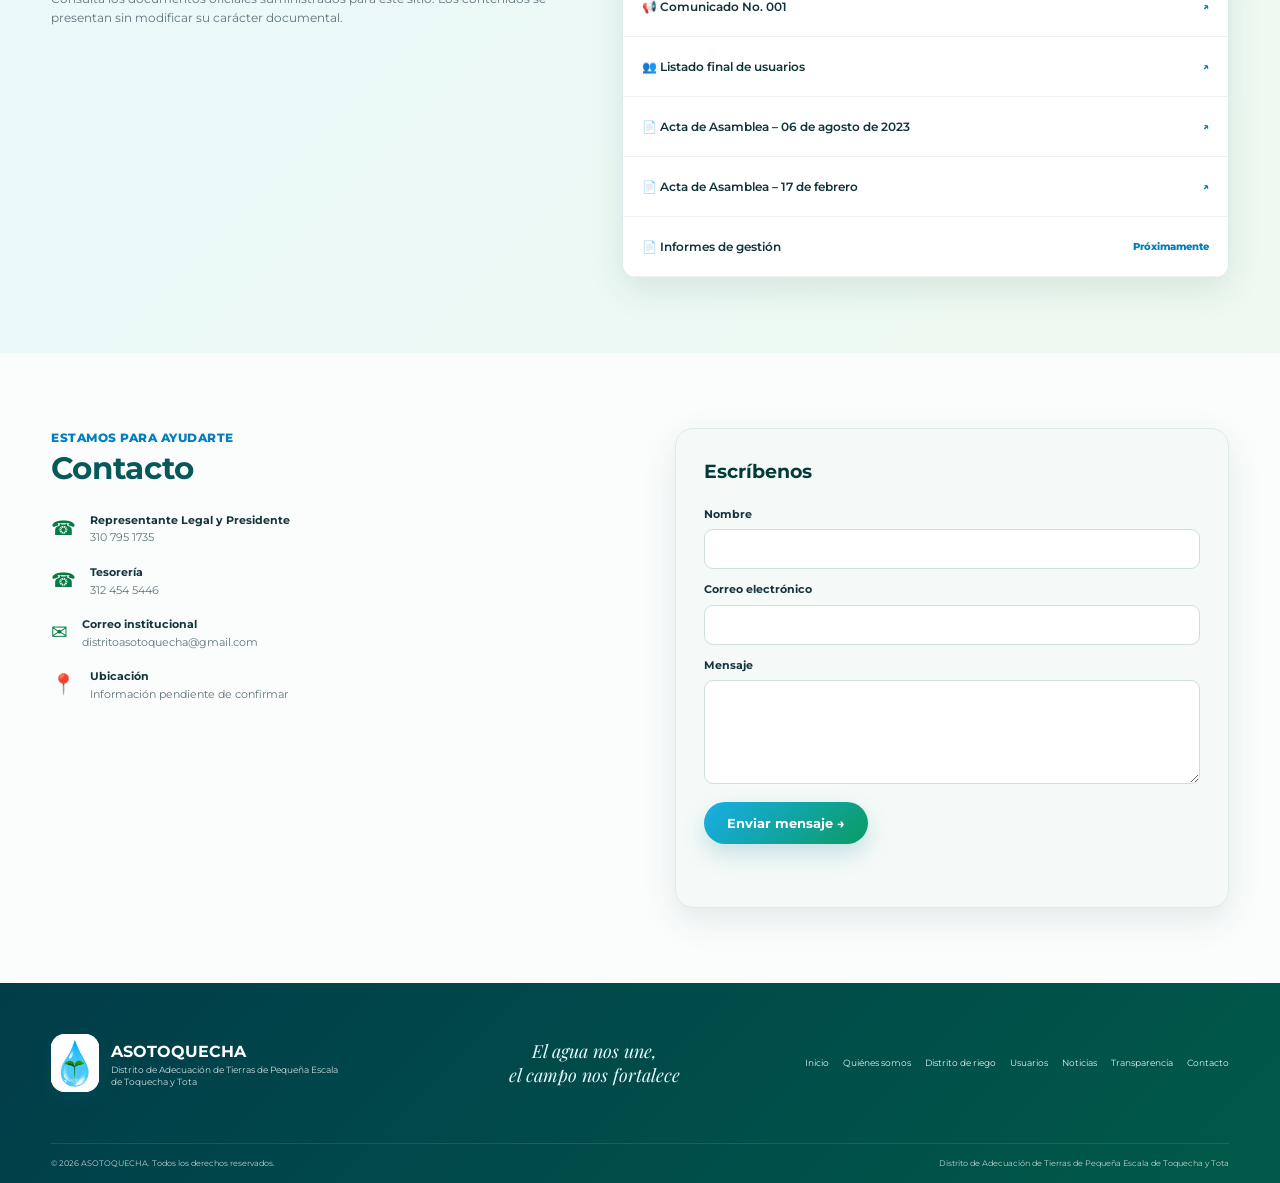
==== commit 5b703251: "Update fmt.Println message from 'Hello' to 'Goodbye'" ====
--- a/index.html
+++ b/index.html
@@ -5,211 +5,754 @@
   <meta name="viewport" content="width=device-width, initial-scale=1.0">
   <meta name="description" content="Sitio web institucional de ASOTOQUECHA, Distrito de Adecuación de Tierras de Pequeña Escala de Toquecha y Tota.">
   <title>ASOTOQUECHA | Distrito de Riego de la Vereda Toquechá</title>
+
   <link rel="preconnect" href="https://fonts.googleapis.com">
   <link rel="preconnect" href="https://fonts.gstatic.com" crossorigin>
   <link href="https://fonts.googleapis.com/css2?family=Montserrat:wght@400;500;600;700;800&family=Playfair+Display:ital,wght@0,600;1,600&display=swap" rel="stylesheet">
+
   <link rel="stylesheet" href="styles.css">
   <link rel="icon" type="image/jpeg" href="assets/logo-asotoquecha.jpeg">
 </head>
+
 <body>
-  <header class="site-header" id="inicio">
-    <div class="container nav-wrap">
-      <a class="brand" href="#inicio" aria-label="ASOTOQUECHA inicio">
-        <div class="brand-mark"><img src="assets/logo-asotoquecha.jpeg" alt="Logo oficial de ASOTOQUECHA"></div>
+
+<header class="site-header" id="inicio">
+  <div class="container nav-wrap">
+
+    <a class="brand" href="#inicio" aria-label="ASOTOQUECHA inicio">
+      <div class="brand-mark">
+        <img src="assets/logo-asotoquecha.jpeg" alt="Logo oficial de ASOTOQUECHA">
+      </div>
+
+      <div>
+        <strong>ASOTOQUECHA</strong>
+        <span>
+          Distrito de Adecuación de Tierras de Pequeña Escala<br>
+          de Toquecha y Tota
+        </span>
+      </div>
+    </a>
+
+    <button class="menu-toggle" aria-label="Abrir menú" aria-expanded="false">☰</button>
+
+    <nav class="main-nav" aria-label="Navegación principal">
+      <a class="active" href="#inicio">Inicio</a>
+      <a href="#quienes">Quiénes somos</a>
+      <a href="#distrito">Distrito de riego</a>
+      <a href="#usuarios">Para los usuarios</a>
+      <a href="#noticias">Noticias</a>
+      <a href="#transparencia">Transparencia</a>
+      <a href="#contacto">Contacto</a>
+      <button class="portal-btn" id="portalBtn">👤 Portal del Usuario</button>
+    </nav>
+
+  </div>
+</header>
+
+<main>
+
+  <section class="hero" aria-label="Presentación">
+
+    <div class="hero-slide active"
+      style="background-image:url('https://images.unsplash.com/photo-1500382017468-9049fed747ef?auto=format&fit=crop&w=1800&q=85')">
+    </div>
+
+    <div class="hero-slide"
+      style="background-image:url('https://images.unsplash.com/photo-1464226184884-fa280b87c399?auto=format&fit=crop&w=1800&q=85')">
+    </div>
+
+    <div class="hero-slide"
+      style="background-image:url('https://images.unsplash.com/photo-1473448912268-2022ce9509d8?auto=format&fit=crop&w=1800&q=85')">
+    </div>
+
+    <div class="hero-overlay"></div>
+
+    <div class="container hero-content">
+
+      <div class="hero-brand-card">
+        <img src="assets/logo-asotoquecha.jpeg" alt="Logo oficial de ASOTOQUECHA">
+      </div>
+
+      <p class="eyebrow">DISTRITO DE ADECUACIÓN DE TIERRAS DE PEQUEÑA ESCALA</p>
+
+      <h1>ASOTOQUECHA</h1>
+      <h2>Toquecha y Tota</h2>
+
+      <p class="hero-text">
+        Información institucional, comunicados y documentos oficiales para los asociados y usuarios del distrito de riego.
+      </p>
+
+      <div class="hero-actions">
+        <a class="btn btn-primary" href="#quienes">Conócenos <span>→</span></a>
+        <a class="btn btn-outline" href="#distrito">Nuestro distrito <span>→</span></a>
+      </div>
+
+    </div>
+
+    <div class="slider-dots" aria-label="Cambiar imagen">
+      <button class="dot active" data-slide="0"></button>
+      <button class="dot" data-slide="1"></button>
+      <button class="dot" data-slide="2"></button>
+    </div>
+
+    <div class="hero-phrase">
+      El agua<br>
+      <em>también es vida</em>
+    </div>
+
+  </section>
+
+
+  <section class="quick-links">
+    <div class="container quick-grid">
+
+      <a href="#distrito">
+        <span class="quick-icon">💧</span>
+        <span>
+          <b>Información del<br>Distrito de Riego</b>
+          <small>Conoce su infraestructura</small>
+        </span>
+      </a>
+
+      <a href="#usuarios">
+        <span class="quick-icon">👤</span>
+        <span>
+          <b>Para los Usuarios</b>
+          <small>Horarios, trámites y más</small>
+        </span>
+      </a>
+
+      <a href="#noticias">
+        <span class="quick-icon">📣</span>
+        <span>
+          <b>Noticias y Actividades</b>
+          <small>Entérate de nuestras novedades</small>
+        </span>
+      </a>
+
+      <a href="#transparencia">
+        <span class="quick-icon">📄</span>
+        <span>
+          <b>Transparencia</b>
+          <small>Documentos y reportes</small>
+        </span>
+      </a>
+
+      <a href="#contacto">
+        <span class="quick-icon">✉</span>
+        <span>
+          <b>Contacto</b>
+          <small>Estamos para ayudarte</small>
+        </span>
+      </a>
+
+    </div>
+  </section>
+
+
+  <section class="section" id="quienes">
+    <div class="container about-grid">
+
+      <div class="about-image">
+        <img src="https://images.unsplash.com/photo-1523742817554-7e3e9f3c2b45?auto=format&fit=crop&w=900&q=85"
+             alt="Actividad agrícola en zona rural">
+      </div>
+
+      <div class="about-copy">
+
+        <p class="section-kicker">● QUIÉNES SOMOS</p>
+
+        <h2>ASOTOQUECHA</h2>
+
+        <p>
+          ASOTOQUECHA es el
+          <strong>Distrito de Adecuación de Tierras de Pequeña Escala de Toquecha y Tota</strong>.
+          Esta página reúne información institucional, documentos y comunicados oficiales para sus asociados y usuarios.
+        </p>
+
+        <a class="text-btn" href="#transparencia">
+          Consultar información oficial →
+        </a>
+
+      </div>
+
+      <div class="facts">
+
         <div>
-          <strong>ASOTOQUECHA</strong>
-          <span>Distrito de Adecuación de Tierras de Pequeña Escala<br>de Toquecha y Tota</span>
+          <span>◎</span>
+          <b>Nombre oficial</b>
+          <p>
+            Distrito de Adecuación de Tierras de Pequeña Escala de Toquecha y Tota “ASOTOQUECHA”.
+          </p>
         </div>
-      </a>
-
-      <button class="menu-toggle" aria-label="Abrir menú" aria-expanded="false">☰</button>
-
-      <nav class="main-nav" aria-label="Navegación principal">
-        <a class="active" href="#inicio">Inicio</a>
-        <a href="#quienes">Quiénes somos</a>
-        <a href="#distrito">Distrito de riego</a>
-        <a href="#usuarios">Para los usuarios</a>
-        <a href="#noticias">Noticias</a>
-        <a href="#transparencia">Transparencia</a>
-        <a href="#contacto">Contacto</a>
-        <button class="portal-btn" id="portalBtn">👤 Portal del Usuario</button>
-      </nav>
-    </div>
-  </header>
-
-  <main>
-    <section class="hero" aria-label="Presentación">
-      <div class="hero-slide active" style="background-image:url('https://images.unsplash.com/photo-1500382017468-9049fed747ef?auto=format&fit=crop&w=1800&q=85')"></div>
-      <div class="hero-slide" style="background-image:url('https://images.unsplash.com/photo-1464226184884-fa280b87c399?auto=format&fit=crop&w=1800&q=85')"></div>
-      <div class="hero-slide" style="background-image:url('https://images.unsplash.com/photo-1473448912268-2022ce9509d8?auto=format&fit=crop&w=1800&q=85')"></div>
-      <div class="hero-overlay"></div>
-      <div class="container hero-content">
-        <div class="hero-brand-card"><img src="assets/logo-asotoquecha.jpeg" alt="Logo oficial de ASOTOQUECHA"></div>
-        <p class="eyebrow">DISTRITO DE ADECUACIÓN DE TIERRAS DE PEQUEÑA ESCALA</p>
-        <h1>ASOTOQUECHA</h1>
-        <h2>Toquecha y Tota</h2>
-        <p class="hero-text">Información institucional, comunicados y documentos oficiales para los asociados y usuarios del distrito de riego.</p>
-        <div class="hero-actions">
-          <a class="btn btn-primary" href="#quienes">Conócenos <span>→</span></a>
-          <a class="btn btn-outline" href="#distrito">Nuestro distrito <span>→</span></a>
+
+        <div>
+          <span>◉</span>
+          <b>Presidencia</b>
+          <p>
+            Actualmente, el Representante Legal y Presidente ante la ADR es
+            <strong>Isaac Nossa Montaña</strong>.
+          </p>
         </div>
-      </div>
-      <div class="slider-dots" aria-label="Cambiar imagen">
-        <button class="dot active" data-slide="0"></button>
-        <button class="dot" data-slide="1"></button>
-        <button class="dot" data-slide="2"></button>
-      </div>
-      <div class="hero-phrase">El agua<br><em>también es vida</em></div>
-    </section>
-
-    <section class="quick-links">
-      <div class="container quick-grid">
-        <a href="#distrito"><span class="quick-icon">💧</span><span><b>Información del<br>Distrito de Riego</b><small>Conoce su infraestructura</small></span></a>
-        <a href="#usuarios"><span class="quick-icon">👤</span><span><b>Para los Usuarios</b><small>Horarios, trámites y más</small></span></a>
-        <a href="#noticias"><span class="quick-icon">📣</span><span><b>Noticias y Actividades</b><small>Entérate de nuestras novedades</small></span></a>
-        <a href="#transparencia"><span class="quick-icon">📄</span><span><b>Transparencia</b><small>Documentos y reportes</small></span></a>
-        <a href="#contacto"><span class="quick-icon">✉</span><span><b>Contacto</b><small>Estamos para ayudarte</small></span></a>
-      </div>
-    </section>
-
-    <section class="section" id="quienes">
-      <div class="container about-grid">
-        <div class="about-image">
-          <img src="https://images.unsplash.com/photo-1523742817554-7e3e9f3c2b45?auto=format&fit=crop&w=900&q=85" alt="Actividad agrícola en zona rural">
+
+        <div>
+          <span>♟</span>
+          <b>Usuarios registrados</b>
+          <p>
+            El listado oficial aportado contiene 160 registros.
+          </p>
         </div>
-        <div class="about-copy">
-          <p class="section-kicker">● QUIÉNES SOMOS</p>
-          <h2>ASOTOQUECHA</h2>
-          <p>ASOTOQUECHA es el <strong>Distrito de Adecuación de Tierras de Pequeña Escala de Toquecha y Tota</strong>. Esta página reúne información institucional, documentos y comunicados oficiales para sus asociados y usuarios.</p>
-          <a class="text-btn" href="#transparencia">Consultar información oficial →</a>
+
+        <div>
+          <span>🌱</span>
+          <b>Documentación</b>
+          <p>
+            Consulta estatutos, comunicados, actas y el listado oficial en la sección de transparencia.
+          </p>
         </div>
-        <div class="facts">
-          <div><span>◎</span><b>Nombre oficial</b><p>Distrito de Adecuación de Tierras de Pequeña Escala de Toquecha y Tota “ASOTOQUECHA”.</p></div>
-          <div><span>◉</span><b>Presidencia</b><p>Actualmente, el Representante Legal y Presidente ante la ADR es <strong>Isaac Nossa Montaña</strong>.</p></div>
-          <div><span>♟</span><b>Usuarios registrados</b><p>El listado oficial aportado contiene 160 registros.</p></div>
-          <div><span>🌱</span><b>Documentación</b><p>Consulta estatutos, comunicados y el listado oficial en la sección de transparencia.</p></div>
+
+      </div>
+
+    </div>
+  </section>
+
+
+  <section class="district" id="distrito">
+    <div class="container district-grid">
+
+      <div class="district-intro">
+
+        <div class="round-icon">≋</div>
+
+        <div>
+          <h2>Distrito de Riego</h2>
+
+          <p>
+            Esta sección presenta información general del distrito.
+            Los datos técnicos específicos deben consultarse en los documentos oficiales publicados por ASOTOQUECHA.
+          </p>
+
+          <a class="btn btn-primary" href="#usuarios">
+            Ver detalles →
+          </a>
         </div>
-      </div>
-    </section>
-
-    <section class="district" id="distrito">
-      <div class="container district-grid">
-        <div class="district-intro">
-          <div class="round-icon">≋</div>
+
+      </div>
+
+      <div class="district-features">
+
+        <article>
+          <span>💧</span>
+          <b>Servicio de riego</b>
+          <small>Información para asociados y usuarios</small>
+        </article>
+
+        <article>
+          <span>🛠</span>
+          <b>Operación</b>
+          <small>Consulta las disposiciones oficiales publicadas</small>
+        </article>
+
+        <article>
+          <span>⌘</span>
+          <b>Usuarios</b>
+          <small>Listado oficial disponible en transparencia</small>
+        </article>
+
+        <article>
+          <span>⚙</span>
+          <b>Normativa</b>
+          <small>Estatutos y comunicados oficiales</small>
+        </article>
+
+      </div>
+
+      <img class="district-photo"
+           src="https://images.unsplash.com/photo-1592982537447-6f2a6a0a6b8f?auto=format&fit=crop&w=900&q=85"
+           alt="Canal de riego">
+
+    </div>
+  </section>
+
+
+  <section class="section users" id="usuarios">
+
+    <div class="container">
+
+      <div class="section-heading">
+
+        <div>
+          <p class="section-kicker">SERVICIOS PARA LA COMUNIDAD</p>
+          <h2>Para los usuarios</h2>
+        </div>
+
+        <p>
+          Información institucional y documentos oficiales para facilitar la comunicación entre ASOTOQUECHA y sus usuarios.
+        </p>
+
+      </div>
+
+      <div class="cards-4">
+
+        <article class="service-card">
+          <div>📅</div>
+          <h3>Programación de riego</h3>
+          <p>
+            Espacio preparado para publicar los turnos y horarios cuando sean definidos oficialmente.
+          </p>
+          <button class="link-btn" data-modal="programacion">
+            Consultar →
+          </button>
+        </article>
+
+        <article class="service-card">
+          <div>📝</div>
+          <h3>Solicitudes y trámites</h3>
+          <p>
+            Información para presentar solicitudes ante la asociación.
+          </p>
+          <button class="link-btn" data-modal="tramites">
+            Ver información →
+          </button>
+        </article>
+
+        <article class="service-card">
+          <div>💧</div>
+          <h3>Uso eficiente del agua</h3>
+          <p>
+            Recomendaciones para el aprovechamiento responsable del recurso.
+          </p>
+          <button class="link-btn" data-modal="agua">
+            Recomendaciones →
+          </button>
+        </article>
+
+        <article class="service-card">
+          <div>📢</div>
+          <h3>Comunicados</h3>
+          <p>
+            Consulta avisos, reuniones, mantenimientos y convocatorias.
+          </p>
+          <a class="link-btn" href="#noticias">
+            Ver novedades →
+          </a>
+        </article>
+
+      </div>
+
+    </div>
+
+  </section>
+
+
+  <section class="section news-section" id="noticias">
+
+    <div class="container">
+
+      <div class="section-heading">
+
+        <div>
+          <p class="section-kicker">ACTUALIDAD</p>
+          <h2>Noticias y actividades</h2>
+        </div>
+
+        <a class="text-btn" href="#noticias">
+          Ver todas →
+        </a>
+
+      </div>
+
+      <div class="news-grid">
+
+        <article class="news-card official-news">
+
+          <div class="news-icon">📢</div>
+
           <div>
-            <h2>Distrito de Riego</h2>
-            <p>Esta sección presenta información general del distrito. Los datos técnicos específicos deben consultarse en los documentos oficiales publicados por ASOTOQUECHA.</p>
-            <a class="btn btn-primary" href="#usuarios">Ver detalles →</a>
+            <small>Comunicado No. 001</small>
+
+            <h3>Información a los asociados y usuarios</h3>
+
+            <p>
+              La Junta Directiva informa sobre suspensión del servicio por obligaciones pendientes,
+              prohibición de alterar contadores, registros, tubería y sellos,
+              y las condiciones para la reconexión.
+            </p>
+
+            <a class="text-btn"
+               href="assets/documentos/Comunicado-001-ASOTOQUECHA.pdf"
+               target="_blank"
+               rel="noopener">
+              Leer comunicado →
+            </a>
+
           </div>
-        </div>
-        <div class="district-features">
-          <article><span>💧</span><b>Servicio de riego</b><small>Información para asociados y usuarios</small></article>
-          <article><span>🛠</span><b>Operación</b><small>Consulta las disposiciones oficiales publicadas</small></article>
-          <article><span>⌘</span><b>Usuarios</b><small>Listado oficial disponible en transparencia</small></article>
-          <article><span>⚙</span><b>Normativa</b><small>Estatutos y comunicados oficiales</small></article>
-        </div>
-        <img class="district-photo" src="https://images.unsplash.com/photo-1592982537447-6f2a6a0a6b8f?auto=format&fit=crop&w=900&q=85" alt="Canal de riego">
-      </div>
-    </section>
-
-    <section class="section users" id="usuarios">
-      <div class="container">
-        <div class="section-heading">
-          <div><p class="section-kicker">SERVICIOS PARA LA COMUNIDAD</p><h2>Para los usuarios</h2></div>
-          <p>Información institucional y documentos oficiales para facilitar la comunicación entre ASOTOQUECHA y sus usuarios.</p>
-        </div>
-        <div class="cards-4">
-          <article class="service-card"><div>📅</div><h3>Programación de riego</h3><p>Espacio preparado para publicar los turnos y horarios cuando sean definidos oficialmente.</p><button class="link-btn" data-modal="programacion">Consultar →</button></article>
-          <article class="service-card"><div>📝</div><h3>Solicitudes y trámites</h3><p>Información para presentar solicitudes ante la asociación.</p><button class="link-btn" data-modal="tramites">Ver información →</button></article>
-          <article class="service-card"><div>💧</div><h3>Uso eficiente del agua</h3><p>Recomendaciones para el aprovechamiento responsable del recurso.</p><button class="link-btn" data-modal="agua">Recomendaciones →</button></article>
-          <article class="service-card"><div>📢</div><h3>Comunicados</h3><p>Consulta avisos, reuniones, mantenimientos y convocatorias.</p><a class="link-btn" href="#noticias">Ver novedades →</a></article>
-        </div>
-      </div>
-    </section>
-
-    <section class="section news-section" id="noticias">
-      <div class="container">
-        <div class="section-heading"><div><p class="section-kicker">ACTUALIDAD</p><h2>Noticias y actividades</h2></div><a class="text-btn" href="#noticias">Ver todas →</a></div>
-        <div class="news-grid">
-          <article class="news-card official-news"><div class="news-icon">📢</div><div><small>Comunicado No. 001</small><h3>Información a los asociados y usuarios</h3><p>La Junta Directiva informa sobre suspensión del servicio por obligaciones pendientes, prohibición de alterar contadores, registros, tubería y sellos, y las condiciones para la reconexión.</p><a class="text-btn" href="assets/documentos/Comunicado-001-ASOTOQUECHA.pdf" target="_blank" rel="noopener">Leer comunicado →</a></div></article>
-          <article class="news-card official-news"><div class="news-icon">📋</div><div><small>Documento oficial</small><h3>Listado final de usuarios</h3><p>El documento aportado contiene el listado final del distrito de riego ASOTOQUECHA.</p><a class="text-btn" href="assets/documentos/Listado-usuarios-ASOTOQUECHA.pdf" target="_blank" rel="noopener">Consultar documento →</a></div></article>
-          <article class="news-card official-news"><div class="news-icon">📜</div><div><small>Documento institucional</small><h3>Estatutos de ASOTOQUECHA</h3><p>Consulta el archivo de estatutos suministrado para la sección institucional.</p><a class="text-btn" href="assets/documentos/Estatutos-Asotoquecha.pdf" target="_blank" rel="noopener">Abrir estatutos →</a></div></article>
-        </div>
-      </div>
-    </section>
-
-    <section class="section transparency" id="transparencia">
-      <div class="container split-section">
-        <div>
-          <p class="section-kicker">INFORMACIÓN PÚBLICA</p>
-          <h2>Transparencia</h2>
-          <p>Consulta los documentos oficiales suministrados para este sitio. Los contenidos se presentan sin modificar su carácter documental.</p>
-        </div>
-        <div class="document-list">
-          <a href="assets/documentos/Estatutos-Asotoquecha.pdf" target="_blank" rel="noopener">📜 Estatutos de ASOTOQUECHA <span>↗</span></a>
-          <a href="assets/documentos/Comunicado-001-ASOTOQUECHA.pdf" target="_blank" rel="noopener">📢 Comunicado No. 001 <span>↗</span></a>
-          <a href="assets/documentos/Listado-usuarios-ASOTOQUECHA.pdf" target="_blank" rel="noopener">👥 Listado final de usuarios <span>↗</span></a>
-          <button data-doc="Actas de asamblea">📄 Actas de asamblea <span>Próximamente</span></button>
-          <button data-doc="Informes de gestión">📄 Informes de gestión <span>Próximamente</span></button>
-        </div>
-      </div>
-    </section>
-
-    <section class="section contact" id="contacto">
-      <div class="container contact-grid">
-        <div>
-          <p class="section-kicker">ESTAMOS PARA AYUDARTE</p>
-          <h2>Contacto</h2>
-          <ul class="contact-list">
-            <li>☎ <span><b>Representante Legal y Presidente</b><br><a href="tel:+573107951735">310 795 1735</a></span></li>
-            <li>☎ <span><b>Tesorería</b><br><a href="tel:+573124545446">312 454 5446</a></span></li>
-            <li>✉ <span><b>Correo institucional</b><br><a href="mailto:distritoasotoquecha@gmail.com">distritoasotoquecha@gmail.com</a></span></li>
-            <li>📍 <span><b>Ubicación</b><br>Información pendiente de confirmar</span></li>
-          </ul>
-        </div>
-        <form class="contact-form" id="contactForm">
-          <h3>Escríbenos</h3>
-          <label>Nombre<input type="text" name="nombre" required></label>
-          <label>Correo electrónico<input type="email" name="correo" required></label>
-          <label>Mensaje<textarea name="mensaje" rows="5" required></textarea></label>
-          <button class="btn btn-primary" type="submit">Enviar mensaje →</button>
-          <p class="form-note" id="formNote"></p>
-        </form>
-      </div>
-    </section>
-  </main>
-
-  <footer>
-    <div class="container footer-top">
-      <div class="footer-brand"><div class="brand-mark"><img src="assets/logo-asotoquecha.jpeg" alt="Logo oficial de ASOTOQUECHA"></div><div><strong>ASOTOQUECHA</strong><span>Distrito de Adecuación de Tierras de Pequeña Escala<br>de Toquecha y Tota</span></div></div>
-      <p class="footer-phrase">El agua nos une,<br><em>el campo nos fortalece</em></p>
-      <nav><a href="#inicio">Inicio</a><a href="#quienes">Quiénes somos</a><a href="#distrito">Distrito de riego</a><a href="#usuarios">Usuarios</a><a href="#noticias">Noticias</a><a href="#transparencia">Transparencia</a><a href="#contacto">Contacto</a></nav>
-    </div>
-    <div class="container footer-bottom"><span>© 2026 ASOTOQUECHA. Todos los derechos reservados.</span><span>Distrito de Adecuación de Tierras de Pequeña Escala de Toquecha y Tota</span></div>
-  </footer>
-
-  <div class="modal" id="modal" aria-hidden="true">
-    <div class="modal-box">
-      <button class="modal-close" aria-label="Cerrar">×</button>
-      <h3 id="modalTitle"></h3>
-      <p id="modalText"></p>
-      <button class="btn btn-primary modal-ok">Entendido</button>
-    </div>
+
+        </article>
+
+
+        <article class="news-card official-news">
+
+          <div class="news-icon">📋</div>
+
+          <div>
+            <small>Documento oficial</small>
+
+            <h3>Listado final de usuarios</h3>
+
+            <p>
+              El documento aportado contiene el listado final del distrito de riego ASOTOQUECHA.
+            </p>
+
+            <a class="text-btn"
+               href="assets/documentos/Listado-usuarios-ASOTOQUECHA.pdf"
+               target="_blank"
+               rel="noopener">
+              Consultar documento →
+            </a>
+
+          </div>
+
+        </article>
+
+
+        <article class="news-card official-news">
+
+          <div class="news-icon">📜</div>
+
+          <div>
+            <small>Documento institucional</small>
+
+            <h3>Estatutos de ASOTOQUECHA</h3>
+
+            <p>
+              Consulta el archivo de estatutos suministrado para la sección institucional.
+            </p>
+
+            <a class="text-btn"
+               href="assets/documentos/Estatutos-Asotoquecha.pdf"
+               target="_blank"
+               rel="noopener">
+              Abrir estatutos →
+            </a>
+
+          </div>
+
+        </article>
+
+
+        <article class="news-card official-news">
+
+          <div class="news-icon">📄</div>
+
+          <div>
+            <small>Acta de Asamblea</small>
+
+            <h3>Asamblea del 06 de agosto de 2023</h3>
+
+            <p>
+              Consulta el acta de la reunión extraordinaria realizada el 06 de agosto de 2023.
+            </p>
+
+            <a class="text-btn"
+               href="assets/documentos/Asamblea 06 agosto 2023.pdf"
+               target="_blank"
+               rel="noopener">
+              Leer acta →
+            </a>
+
+          </div>
+
+        </article>
+
+
+        <article class="news-card official-news">
+
+          <div class="news-icon">📄</div>
+
+          <div>
+            <small>Acta de Asamblea</small>
+
+            <h3>Asamblea del 17 de febrero</h3>
+
+            <p>
+              Consulta el acta de la Asamblea de ASOTOQUECHA correspondiente al 17 de febrero.
+            </p>
+
+            <a class="text-btn"
+               href="assets/documentos/Asamblea 17 de febrero Asotoquecha.pdf"
+               target="_blank"
+               rel="noopener">
+              Leer acta →
+            </a>
+
+          </div>
+
+        </article>
+
+      </div>
+
+    </div>
+
+  </section>
+
+
+  <section class="section transparency" id="transparencia">
+
+    <div class="container split-section">
+
+      <div>
+
+        <p class="section-kicker">INFORMACIÓN PÚBLICA</p>
+
+        <h2>Transparencia</h2>
+
+        <p>
+          Consulta los documentos oficiales suministrados para este sitio.
+          Los contenidos se presentan sin modificar su carácter documental.
+        </p>
+
+      </div>
+
+
+      <div class="document-list">
+
+        <a href="assets/documentos/Estatutos-Asotoquecha.pdf"
+           target="_blank"
+           rel="noopener">
+          📜 Estatutos de ASOTOQUECHA <span>↗</span>
+        </a>
+
+        <a href="assets/documentos/Comunicado-001-ASOTOQUECHA.pdf"
+           target="_blank"
+           rel="noopener">
+          📢 Comunicado No. 001 <span>↗</span>
+        </a>
+
+        <a href="assets/documentos/Listado-usuarios-ASOTOQUECHA.pdf"
+           target="_blank"
+           rel="noopener">
+          👥 Listado final de usuarios <span>↗</span>
+        </a>
+
+        <a href="assets/documentos/Asamblea 06 agosto 2023.pdf"
+           target="_blank"
+           rel="noopener">
+          📄 Acta de Asamblea – 06 de agosto de 2023 <span>↗</span>
+        </a>
+
+        <a href="assets/documentos/Asamblea 17 de febrero Asotoquecha.pdf"
+           target="_blank"
+           rel="noopener">
+          📄 Acta de Asamblea – 17 de febrero <span>↗</span>
+        </a>
+
+        <button data-doc="Informes de gestión">
+          📄 Informes de gestión <span>Próximamente</span>
+        </button>
+
+      </div>
+
+    </div>
+
+  </section>
+
+
+  <section class="section contact" id="contacto">
+
+    <div class="container contact-grid">
+
+      <div>
+
+        <p class="section-kicker">ESTAMOS PARA AYUDARTE</p>
+
+        <h2>Contacto</h2>
+
+        <ul class="contact-list">
+
+          <li>
+            ☎
+            <span>
+              <b>Representante Legal y Presidente</b><br>
+              <a href="tel:+573107951735">310 795 1735</a>
+            </span>
+          </li>
+
+          <li>
+            ☎
+            <span>
+              <b>Tesorería</b><br>
+              <a href="tel:+573124545446">312 454 5446</a>
+            </span>
+          </li>
+
+          <li>
+            ✉
+            <span>
+              <b>Correo institucional</b><br>
+              <a href="mailto:distritoasotoquecha@gmail.com">
+                distritoasotoquecha@gmail.com
+              </a>
+            </span>
+          </li>
+
+          <li>
+            📍
+            <span>
+              <b>Ubicación</b><br>
+              Información pendiente de confirmar
+            </span>
+          </li>
+
+        </ul>
+
+      </div>
+
+
+      <form class="contact-form" id="contactForm">
+
+        <h3>Escríbenos</h3>
+
+        <label>
+          Nombre
+          <input type="text" name="nombre" required>
+        </label>
+
+        <label>
+          Correo electrónico
+          <input type="email" name="correo" required>
+        </label>
+
+        <label>
+          Mensaje
+          <textarea name="mensaje" rows="5" required></textarea>
+        </label>
+
+        <button class="btn btn-primary" type="submit">
+          Enviar mensaje →
+        </button>
+
+        <p class="form-note" id="formNote"></p>
+
+      </form>
+
+    </div>
+
+  </section>
+
+</main>
+
+
+<footer>
+
+  <div class="container footer-top">
+
+    <div class="footer-brand">
+
+      <div class="brand-mark">
+        <img src="assets/logo-asotoquecha.jpeg" alt="Logo oficial de ASOTOQUECHA">
+      </div>
+
+      <div>
+        <strong>ASOTOQUECHA</strong>
+
+        <span>
+          Distrito de Adecuación de Tierras de Pequeña Escala<br>
+          de Toquecha y Tota
+        </span>
+      </div>
+
+    </div>
+
+    <p class="footer-phrase">
+      El agua nos une,<br>
+      <em>el campo nos fortalece</em>
+    </p>
+
+    <nav>
+      <a href="#inicio">Inicio</a>
+      <a href="#quienes">Quiénes somos</a>
+      <a href="#distrito">Distrito de riego</a>
+      <a href="#usuarios">Usuarios</a>
+      <a href="#noticias">Noticias</a>
+      <a href="#transparencia">Transparencia</a>
+      <a href="#contacto">Contacto</a>
+    </nav>
+
   </div>
 
-  <div class="modal" id="portalModal" aria-hidden="true">
-    <div class="modal-box portal-box">
-      <button class="modal-close" aria-label="Cerrar">×</button>
-      <div class="portal-icon">👤</div>
-      <h3>Portal del Usuario</h3>
-      <p>Esta primera versión deja preparado el acceso. Para conectar usuarios reales se requiere una base de datos y un sistema de autenticación.</p>
-      <label>Documento o usuario<input type="text" id="demoUser" placeholder="Ej. 1234567890"></label>
-      <label>Contraseña<input type="password" placeholder="••••••••"></label>
-      <button class="btn btn-primary" id="demoLogin">Ingresar</button>
-      <p class="form-note" id="portalNote"></p>
-    </div>
+
+  <div class="container footer-bottom">
+
+    <span>
+      © 2026 ASOTOQUECHA. Todos los derechos reservados.
+    </span>
+
+    <span>
+      Distrito de Adecuación de Tierras de Pequeña Escala de Toquecha y Tota
+    </span>
+
   </div>
 
-  <script src="script.js"></script>
+</footer>
+
+
+<div class="modal" id="modal" aria-hidden="true">
+
+  <div class="modal-box">
+
+    <button class="modal-close" aria-label="Cerrar">×</button>
+
+    <h3 id="modalTitle"></h3>
+
+    <p id="modalText"></p>
+
+    <button class="btn btn-primary modal-ok">
+      Entendido
+    </button>
+
+  </div>
+
+</div>
+
+
+<div class="modal" id="portalModal" aria-hidden="true">
+
+  <div class="modal-box portal-box">
+
+    <button class="modal-close" aria-label="Cerrar">×</button>
+
+    <div class="portal-icon">👤</div>
+
+    <h3>Portal del Usuario</h3>
+
+    <p>
+      Esta primera versión deja preparado el acceso.
+      Para conectar usuarios reales se requiere una base de datos y un sistema de autenticación.
+    </p>
+
+    <label>
+      Documento o usuario
+      <input type="text" id="demoUser" placeholder="Ej. 1234567890">
+    </label>
+
+    <label>
+      Contraseña
+      <input type="password" placeholder="••••••••">
+    </label>
+
+    <button class="btn btn-primary" id="demoLogin">
+      Ingresar
+    </button>
+
+    <p class="form-note" id="portalNote"></p>
+
+  </div>
+
+</div>
+
+
+<script src="script.js"></script>
+
 </body>
 </html>
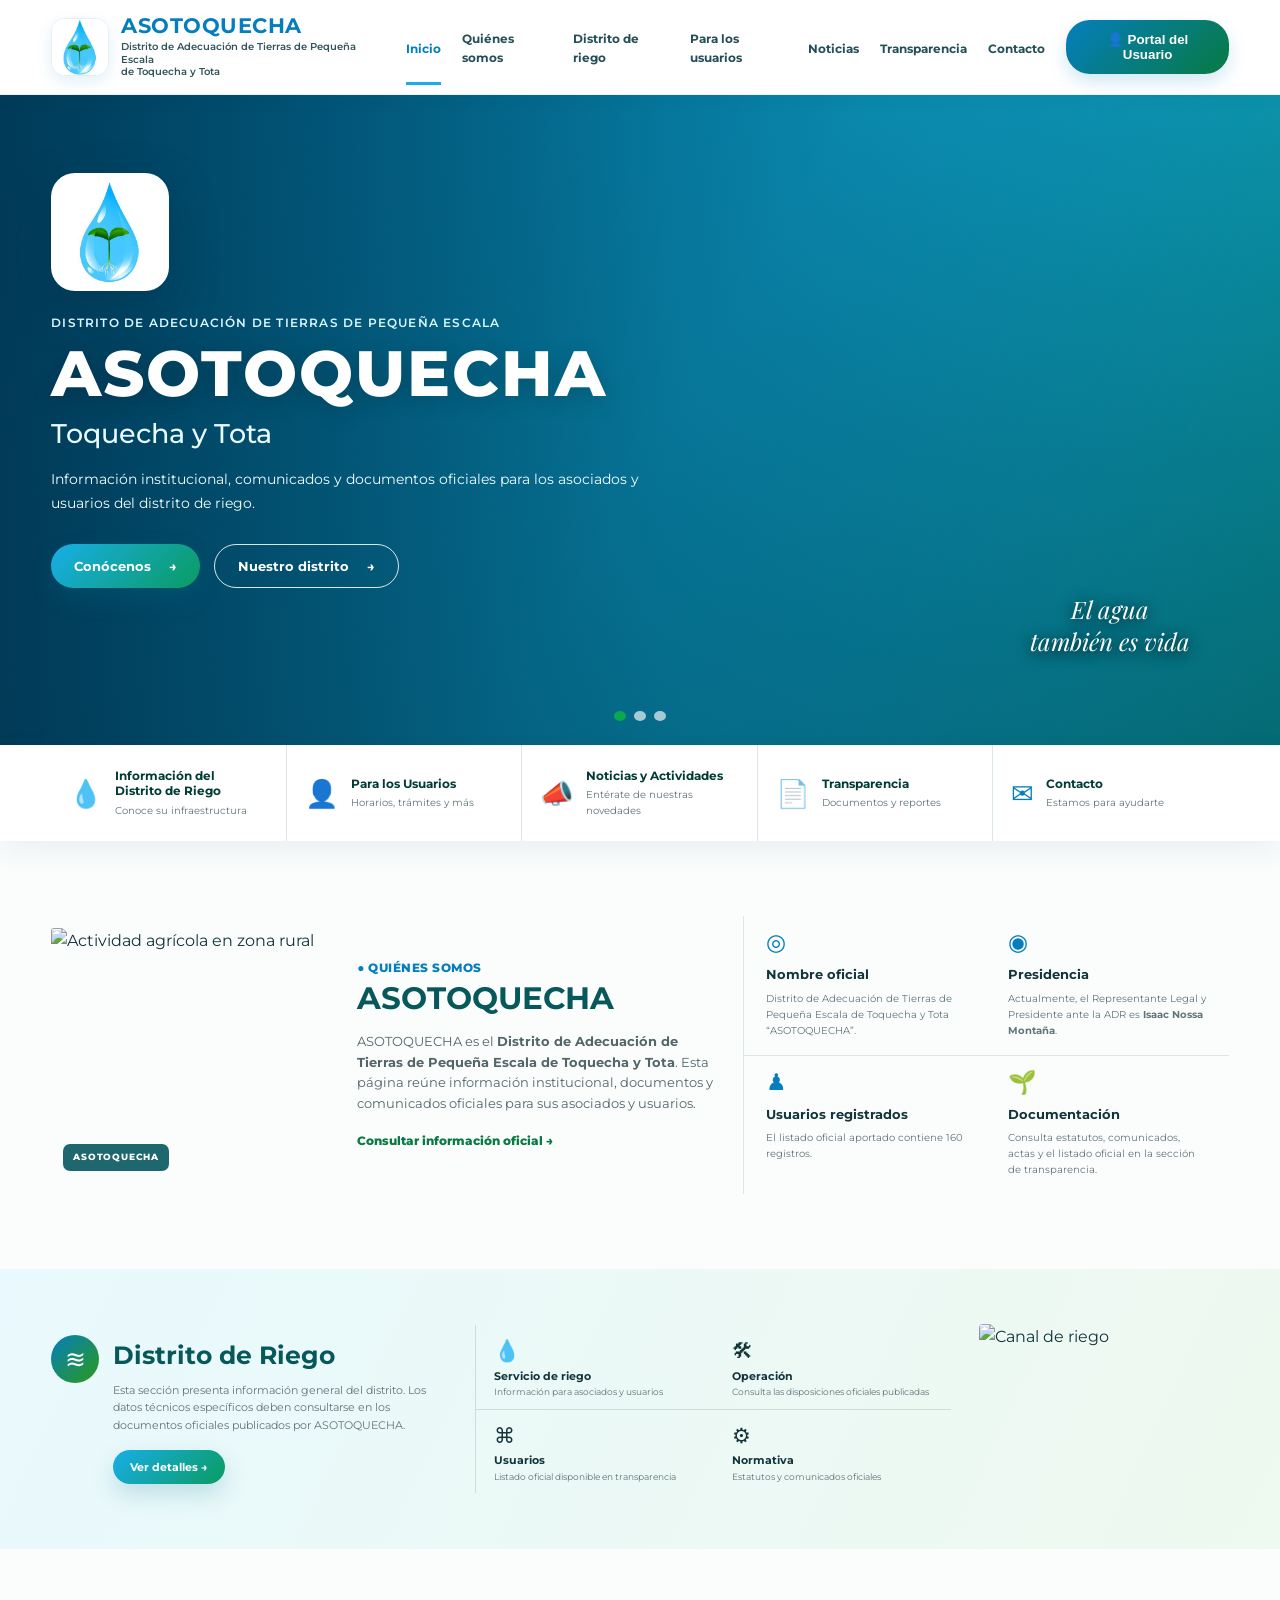
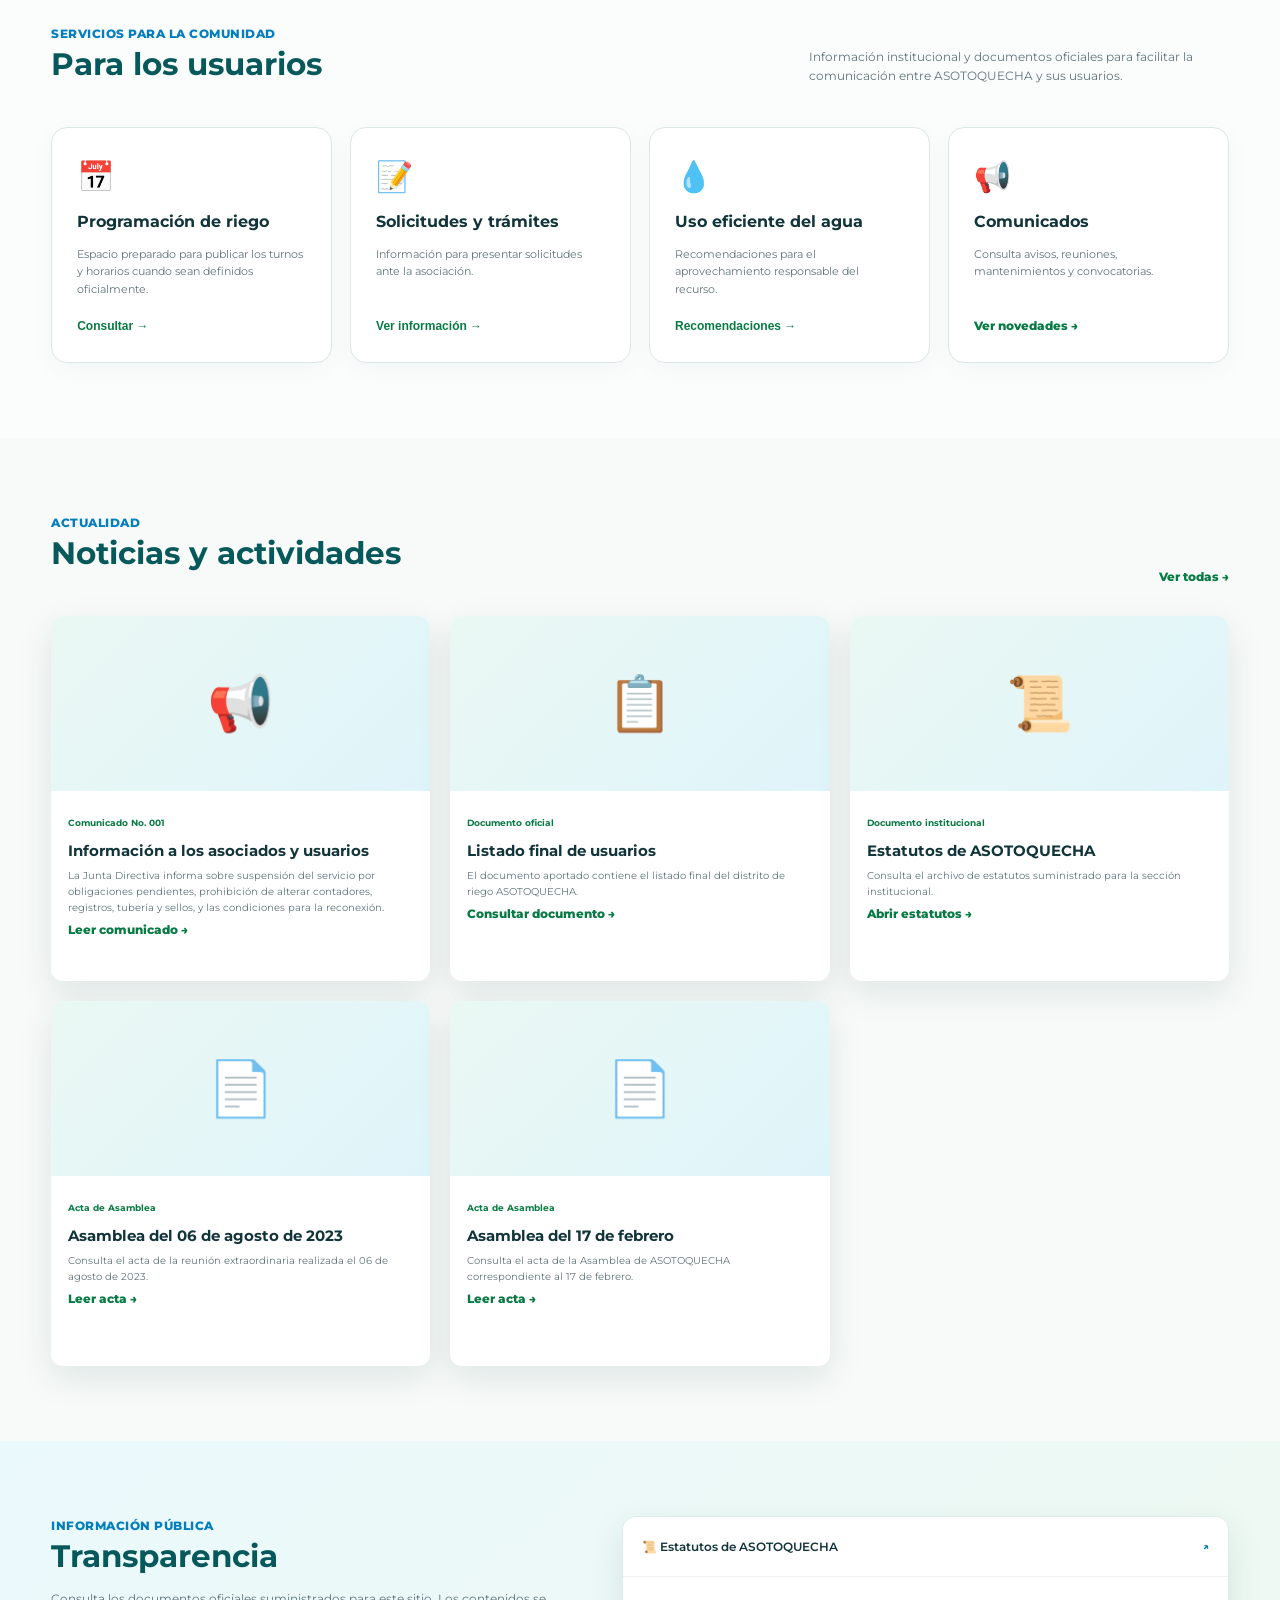
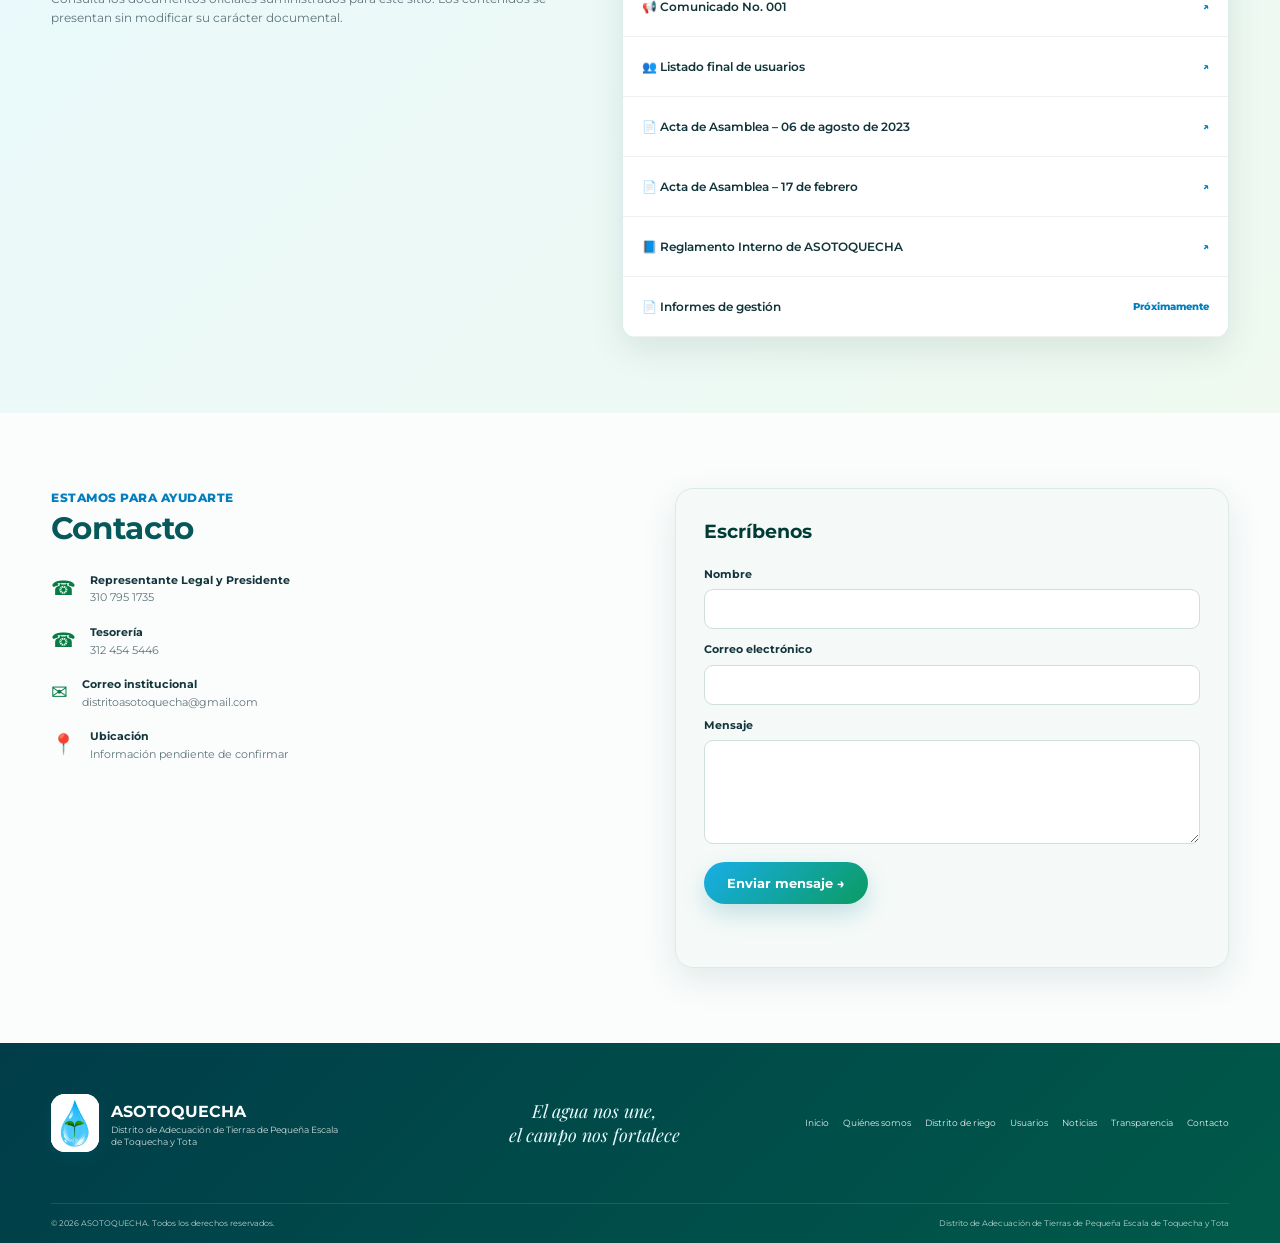
==== commit eb89d083: "Add link to Reglamento Interno de ASOTOQUECHA" ====
--- a/index.html
+++ b/index.html
@@ -546,8 +546,12 @@
            rel="noopener">
           📄 Acta de Asamblea – 17 de febrero <span>↗</span>
         </a>
-
-        <button data-doc="Informes de gestión">
+        
+        <a href="assets/documentos/REGLAMENTO INTERNO APROBADO  DE LA  ASOCIACIÓN DE USUARIOS DEL DISTRITO DE ADECUACIÓN DE TIERRAS DE PEQUEÑA ESCALA DE.pdf" target="_blank" rel="noopener">
+  📘 Reglamento Interno de ASOTOQUECHA <span>↗</span>
+        
+        </a>
+       <button data-doc="Informes de gestión">
           📄 Informes de gestión <span>Próximamente</span>
         </button>
 
